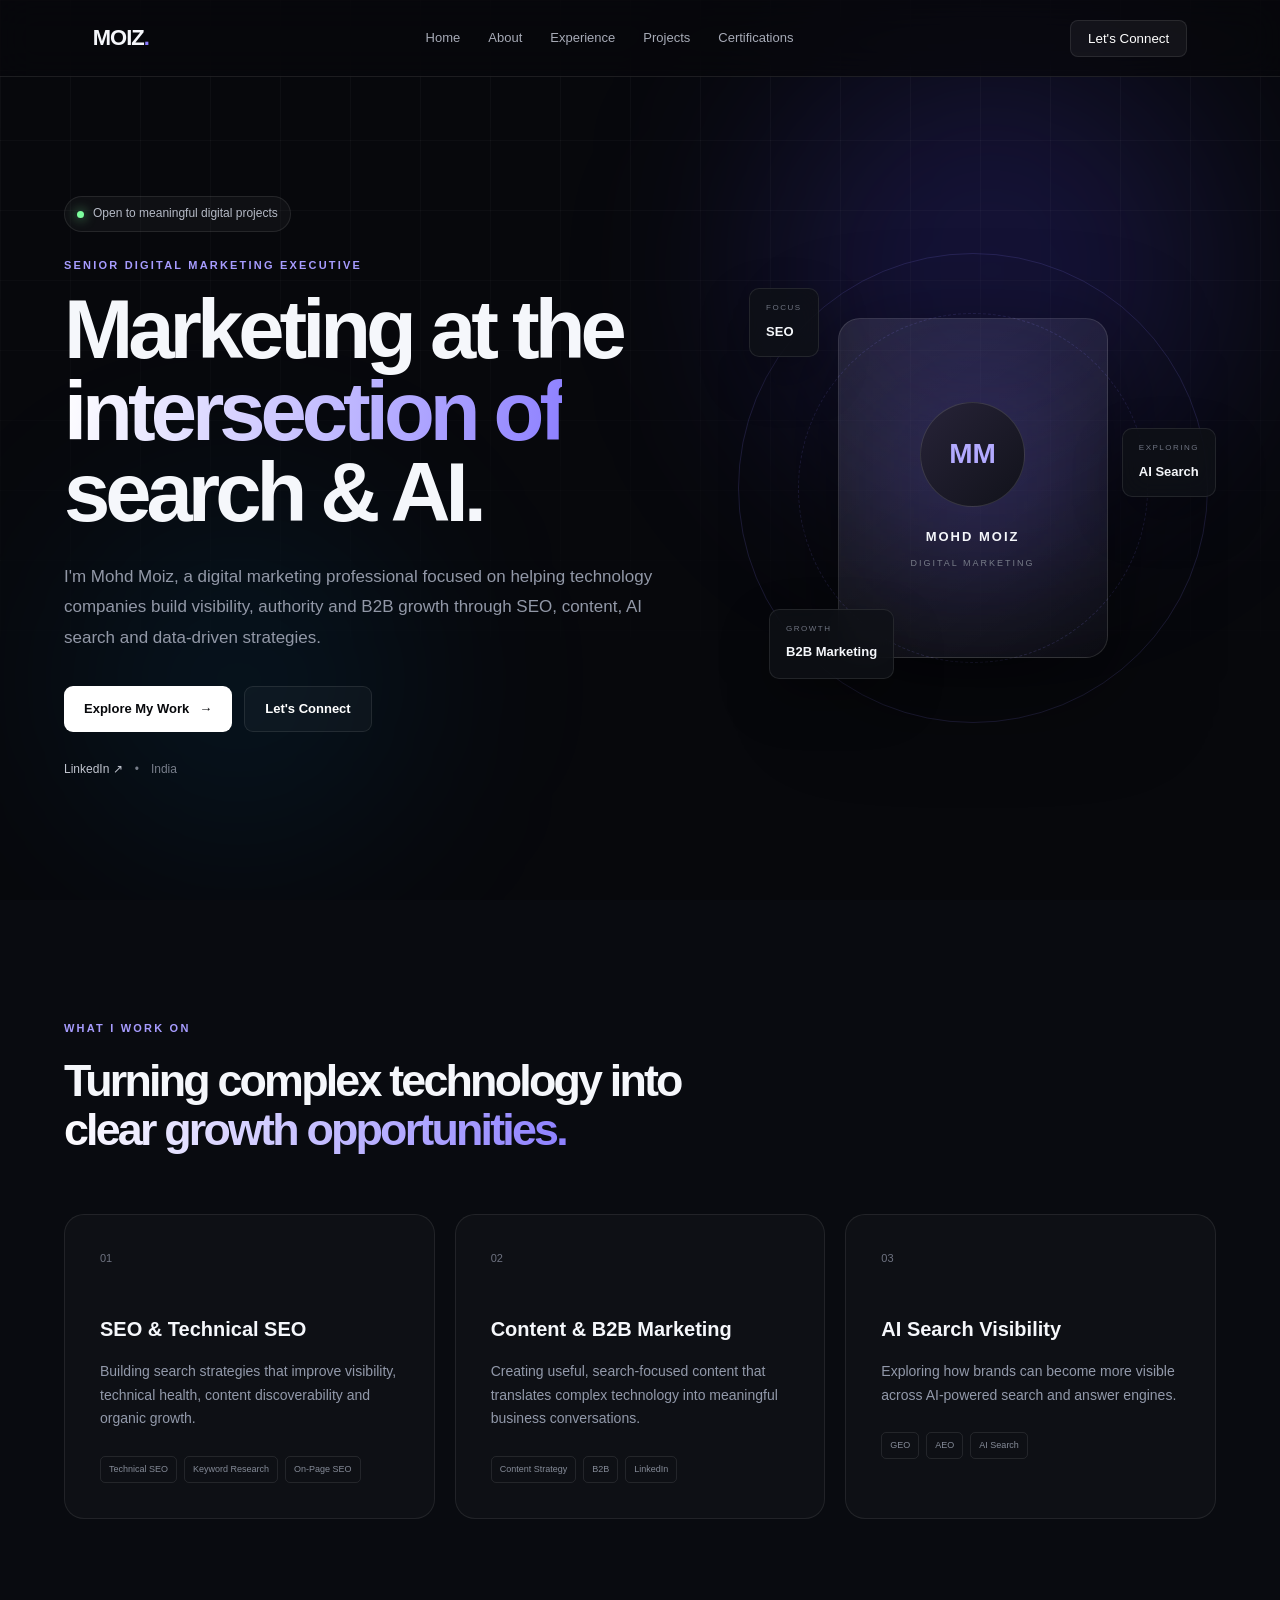
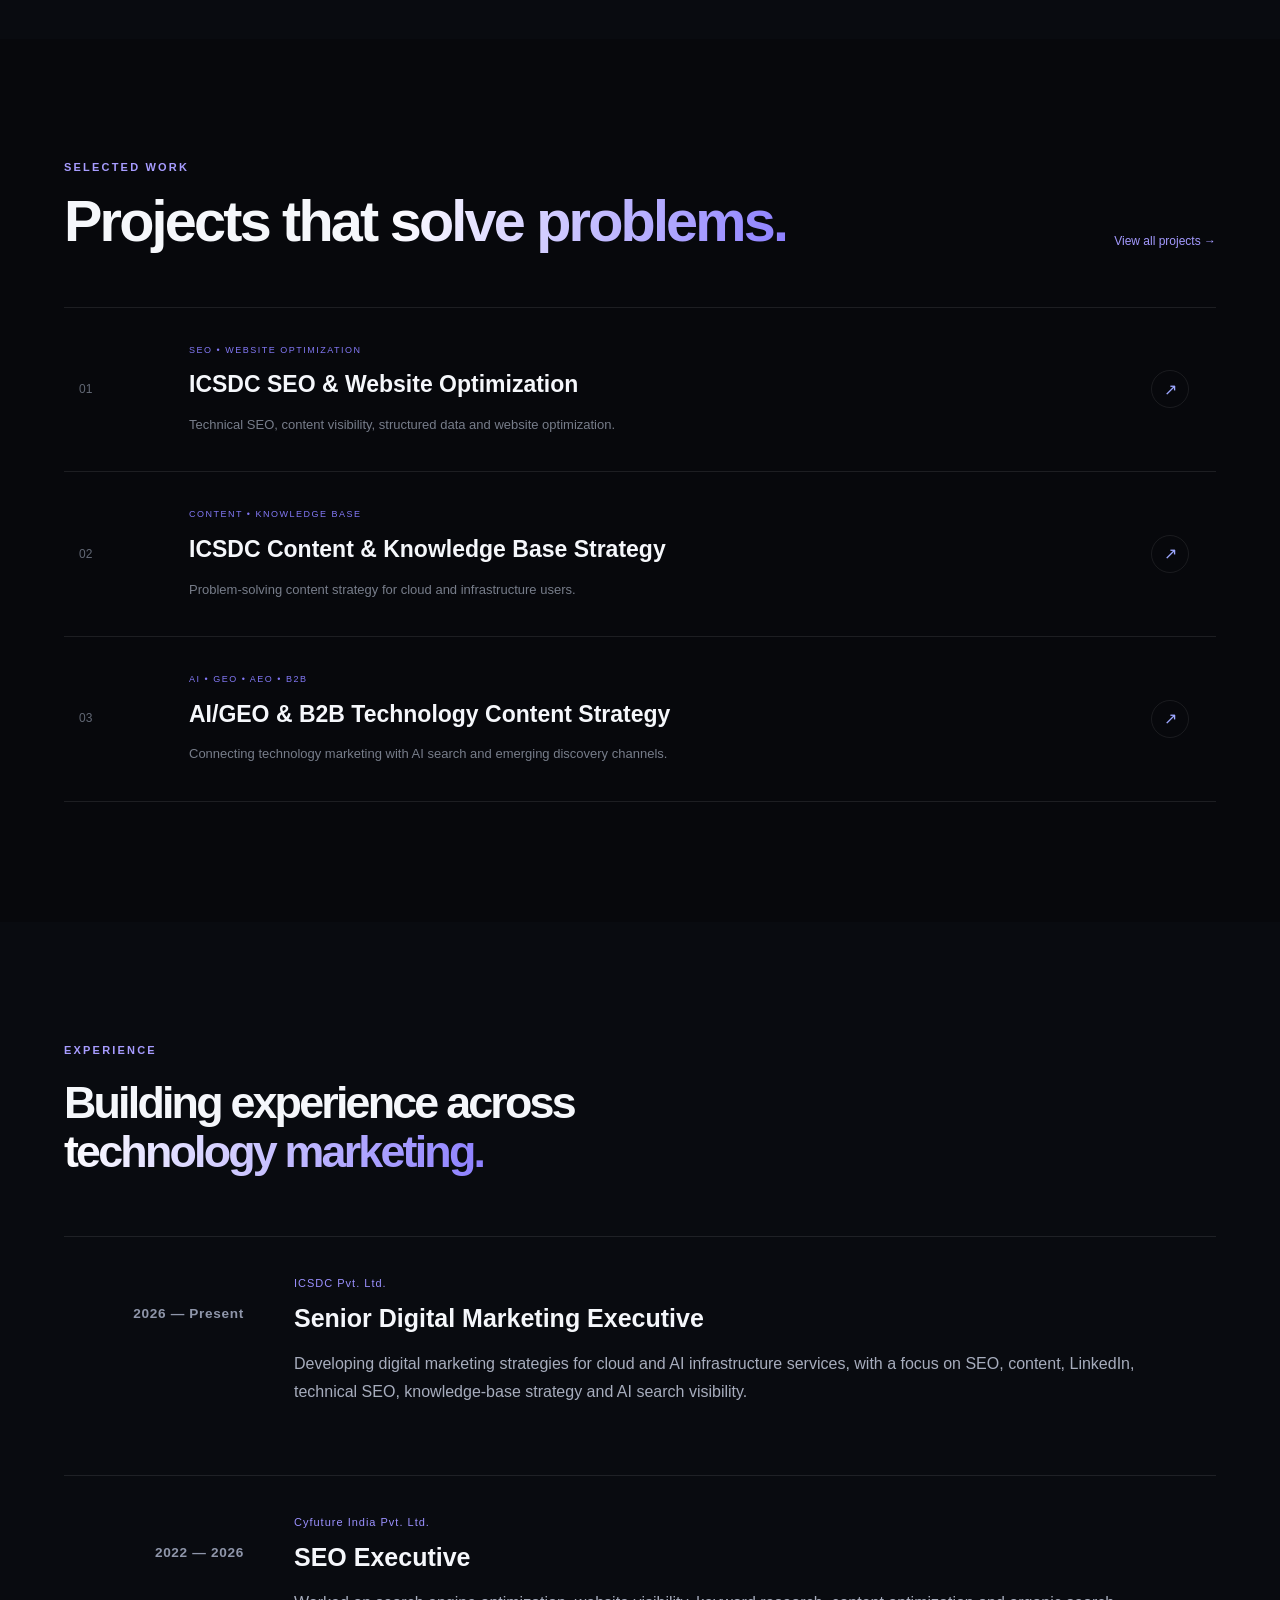
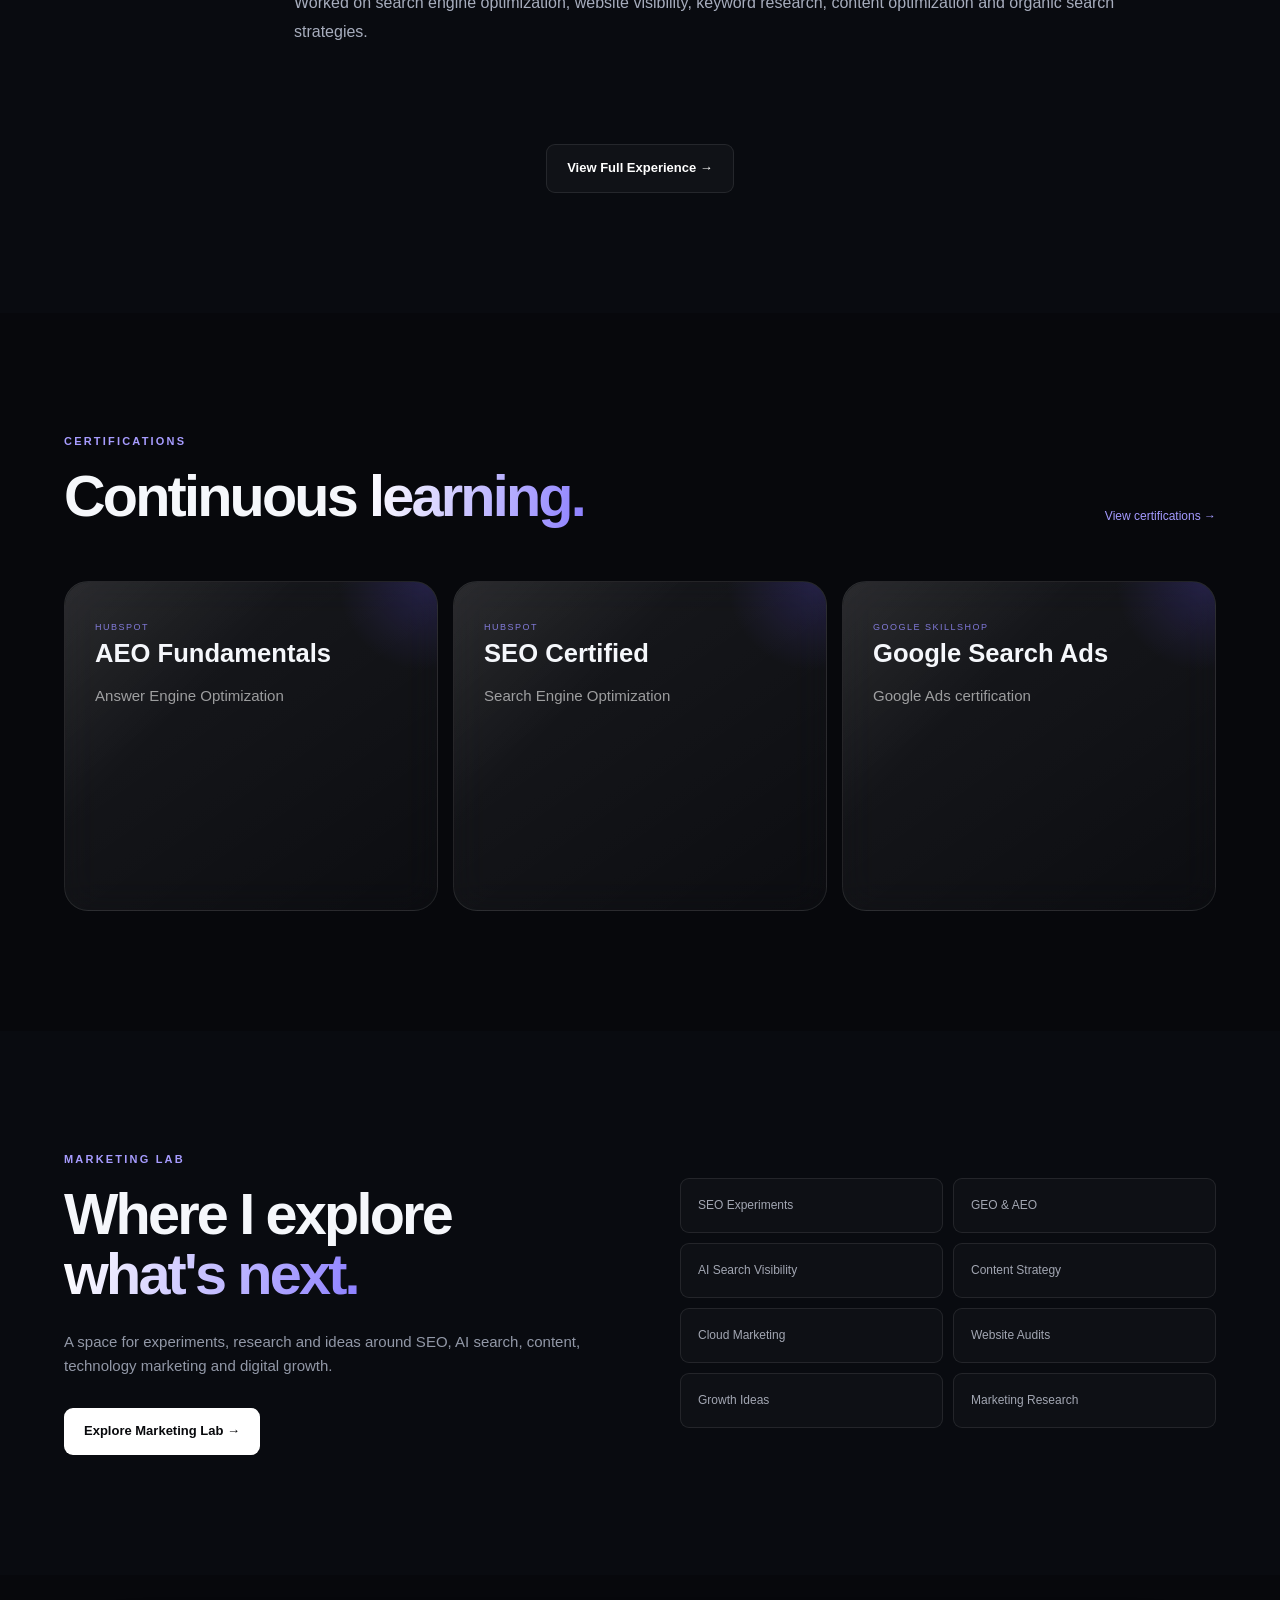
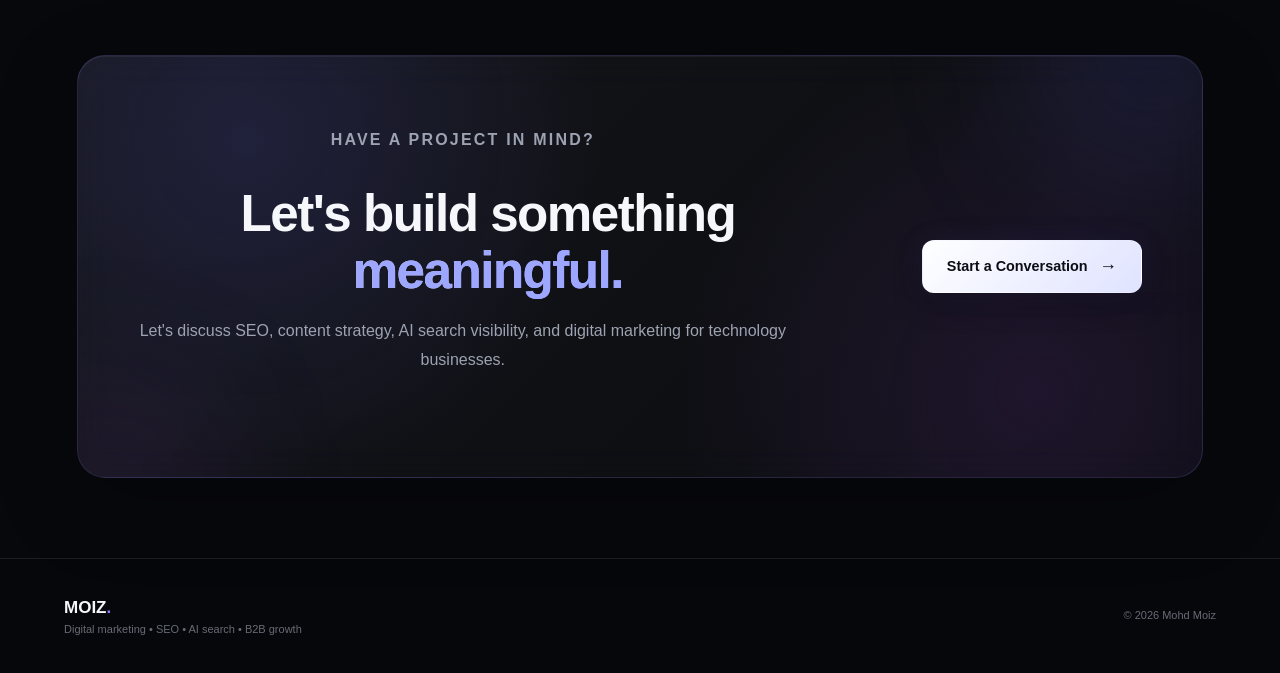
==== index.html @ d3ce26e9 "Update index.html" ====
<!DOCTYPE html>
<html lang="en">

<head>

    <meta charset="UTF-8">

    <meta name="viewport"
          content="width=device-width, initial-scale=1.0">

    <meta name="description"
          content="Mohd Moiz — Senior Digital Marketing Executive specializing in B2B digital marketing, SEO, content marketing, AI search visibility, GEO, AEO and technology marketing.">

    <meta name="author"
          content="Mohd Moiz">

    <title>Mohd Moiz | Senior Digital Marketing Executive</title>

    <link rel="stylesheet" href="css/style.css">

</head>


<body>


<!-- =========================
     NAVIGATION
========================= -->

<header class="navbar">

    <div class="nav-container">

        <a href="index.html" class="logo">
            MOIZ<span>.</span>
        </a>


        <nav>

            <a href="index.html">Home</a>

            <a href="/about/">About</a>

            <a href="/experience/">Experience</a>

            <a href="projects.html">Projects</a>

            <a href="/certifications/">Certifications</a>


        </nav>


        <button class="contact-btn"
                onclick="openContact()">

            Let's Connect

        </button>

    </div>

</header>



<!-- =========================
     HERO
========================= -->

<main>

<section class="hero">

    <div class="hero-background">

        <div class="glow glow-one"></div>

        <div class="glow glow-two"></div>

        <div class="grid-background"></div>

    </div>


    <div class="hero-container">


        <!-- LEFT -->

        <div class="hero-content">

            <div class="status">

                <span class="status-dot"></span>

                Open to meaningful digital projects

            </div>


            <p class="eyebrow">

                SENIOR DIGITAL MARKETING EXECUTIVE

            </p>


            <h1>

                Marketing at the
                <span>intersection of</span>
                search & AI.

            </h1>


            <p class="hero-description">

                I'm Mohd Moiz, a digital marketing professional
                focused on helping technology companies build
                visibility, authority and B2B growth through
                SEO, content, AI search and data-driven strategies.

            </p>


            <div class="hero-actions">

                <a href="projects.html"
                   class="btn btn-primary">

                    Explore My Work
                    <span>→</span>

                </a>


                <button onclick="openContact()"
                        class="btn btn-outline">

                    Let's Connect

                </button>

            </div>


            <div class="hero-social">

                <a href="https://www.linkedin.com/in/mohd-moiz/"
                   target="_blank"
                   rel="noopener noreferrer">

                    LinkedIn ↗

                </a>

                <span>•</span>

                <span>India</span>

            </div>

        </div>



        <!-- RIGHT / VISUAL -->

        <div class="hero-visual">

            <div class="visual-orbit orbit-one"></div>

            <div class="visual-orbit orbit-two"></div>


            <div class="profile-placeholder">

                <div class="profile-inner">

                    <div class="profile-initials">

                        MM

                    </div>

                    <p>

                        MOHD MOIZ

                    </p>

                    <span>

                        DIGITAL MARKETING

                    </span>

                </div>

            </div>


            <div class="floating-card card-seo">

                <small>FOCUS</small>

                <strong>SEO</strong>

            </div>


            <div class="floating-card card-ai">

                <small>EXPLORING</small>

                <strong>AI Search</strong>

            </div>


            <div class="floating-card card-b2b">

                <small>GROWTH</small>

                <strong>B2B Marketing</strong>

            </div>

        </div>

    </div>

</section>



<!-- =========================
     EXPERTISE
========================= -->

<section class="expertise section">

    <div class="container">


        <div class="section-heading">

            <p class="eyebrow">

                WHAT I WORK ON

            </p>

            <h2>

                Turning complex technology
                into <span>clear growth opportunities.</span>

            </h2>

        </div>


        <div class="expertise-grid">


            <article class="expertise-card">

                <span class="card-number">01</span>

                <h3>SEO & Technical SEO</h3>

                <p>

                    Building search strategies that improve
                    visibility, technical health, content
                    discoverability and organic growth.

                </p>

                <div class="tag-list">

                    <span>Technical SEO</span>

                    <span>Keyword Research</span>

                    <span>On-Page SEO</span>

                </div>

            </article>



            <article class="expertise-card">

                <span class="card-number">02</span>

                <h3>Content & B2B Marketing</h3>

                <p>

                    Creating useful, search-focused content
                    that translates complex technology into
                    meaningful business conversations.

                </p>

                <div class="tag-list">

                    <span>Content Strategy</span>

                    <span>B2B</span>

                    <span>LinkedIn</span>

                </div>

            </article>



            <article class="expertise-card">

                <span class="card-number">03</span>

                <h3>AI Search Visibility</h3>

                <p>

                    Exploring how brands can become more
                    visible across AI-powered search and
                    answer engines.

                </p>

                <div class="tag-list">

                    <span>GEO</span>

                    <span>AEO</span>

                    <span>AI Search</span>

                </div>

            </article>


        </div>

    </div>

</section>



<!-- =========================
     FEATURED PROJECTS
========================= -->

<section class="projects-preview section">

    <div class="container">


        <div class="section-top">

            <div>

                <p class="eyebrow">

                    SELECTED WORK

                </p>

                <h2>

                    Projects that
                    <span>solve problems.</span>

                </h2>

            </div>


            <a href="projects.html"
               class="view-all">

                View all projects →

            </a>

        </div>



        <div class="project-list">


            <a href="projects/icsdc-seo.html"
               class="project-item">

                <div class="project-index">

                    01

                </div>


                <div class="project-info">

                    <p>SEO • WEBSITE OPTIMIZATION</p>

                    <h3>

                        ICSDC SEO & Website
                        Optimization

                    </h3>

                    <span>

                        Technical SEO, content visibility,
                        structured data and website optimization.

                    </span>

                </div>


                <div class="project-arrow">

                    ↗

                </div>

            </a>



            <a href="projects/knowledge-base.html"
               class="project-item">

                <div class="project-index">

                    02

                </div>


                <div class="project-info">

                    <p>CONTENT • KNOWLEDGE BASE</p>

                    <h3>

                        ICSDC Content &
                        Knowledge Base Strategy

                    </h3>

                    <span>

                        Problem-solving content strategy
                        for cloud and infrastructure users.

                    </span>

                </div>


                <div class="project-arrow">

                    ↗

                </div>

            </a>



            <a href="projects/ai-geo-aeo.html"
               class="project-item">

                <div class="project-index">

                    03

                </div>


                <div class="project-info">

                    <p>AI • GEO • AEO • B2B</p>

                    <h3>

                        AI/GEO & B2B Technology
                        Content Strategy

                    </h3>

                    <span>

                        Connecting technology marketing with
                        AI search and emerging discovery channels.

                    </span>

                </div>


                <div class="project-arrow">

                    ↗

                </div>

            </a>


        </div>

    </div>

</section>



<!-- =========================
     EXPERIENCE PREVIEW
========================= -->

<section class="experience-preview section">

    <div class="container">


        <div class="section-heading">

            <p class="eyebrow">

                EXPERIENCE

            </p>

            <h2>

                Building experience
                across <span>technology marketing.</span>

            </h2>

        </div>


        <div class="experience-card">


            <div class="experience-date">

                2026 — Present

            </div>


            <div>

                <p class="experience-company">

                    ICSDC Pvt. Ltd.

                </p>

                <h3>

                    Senior Digital Marketing Executive

                </h3>

                <p class="experience-description">

                    Developing digital marketing strategies
                    for cloud and AI infrastructure services,
                    with a focus on SEO, content, LinkedIn,
                    technical SEO, knowledge-base strategy
                    and AI search visibility.

                </p>

            </div>

        </div>



        <div class="experience-card">


            <div class="experience-date">

                2022 — 2026

            </div>


            <div>

                <p class="experience-company">

                    Cyfuture India Pvt. Ltd.

                </p>

                <h3>

                    SEO Executive

                </h3>

                <p class="experience-description">

                    Worked on search engine optimization,
                    website visibility, keyword research,
                    content optimization and organic search
                    strategies.

                </p>

            </div>

        </div>


        <div class="center-button">

            <a href="experience.html"
               class="btn btn-outline">

                View Full Experience →

            </a>

        </div>

    </div>

</section>



<!-- =========================
     CERTIFICATIONS
========================= -->

<section class="certifications-preview section">

    <div class="container">


        <div class="section-top">

            <div>

                <p class="eyebrow">

                    CERTIFICATIONS

                </p>

                <h2>

                    Continuous
                    <span>learning.</span>

                </h2>

            </div>


            <a href="certifications.html"
               class="view-all">

                View certifications →

            </a>

        </div>



        <div class="certification-grid">


            <div class="certification-card">

                <span>HUBSPOT</span>

                <h3>

                    AEO Fundamentals

                </h3>

                <p>

                    Answer Engine Optimization

                </p>

            </div>


            <div class="certification-card">

                <span>HUBSPOT</span>

                <h3>

                    SEO Certified

                </h3>

                <p>

                    Search Engine Optimization

                </p>

            </div>


            <div class="certification-card">

                <span>GOOGLE SKILLSHOP</span>

                <h3>

                    Google Search Ads

                </h3>

                <p>

                    Google Ads certification

                </p>

            </div>


        </div>

    </div>

</section>



<!-- =========================
     MARKETING LAB
========================= -->

<section class="lab-preview section">

    <div class="container">


        <div class="lab-content">


            <div>

                <p class="eyebrow">

                    MARKETING LAB

                </p>

                <h2>

                    Where I explore
                    <span>what's next.</span>

                </h2>

                <p>

                    A space for experiments, research and
                    ideas around SEO, AI search, content,
                    technology marketing and digital growth.

                </p>

                <a href="marketing-lab.html"
                   class="btn btn-primary">

                    Explore Marketing Lab →

                </a>

            </div>


            <div class="lab-grid">

                <span>SEO Experiments</span>

                <span>GEO & AEO</span>

                <span>AI Search Visibility</span>

                <span>Content Strategy</span>

                <span>Cloud Marketing</span>

                <span>Website Audits</span>

                <span>Growth Ideas</span>

                <span>Marketing Research</span>

            </div>


        </div>

    </div>

</section>



<!-- =========================
     CONTACT CTA
========================= -->

<section class="contact-cta">

    <div class="cta-content">

        <p class="eyebrow">
            HAVE A PROJECT IN MIND?
        </p>

        <h2>
            Let's build something
            <span>meaningful.</span>
        </h2>

        <p>
            Let's discuss SEO, content strategy, AI search visibility,
            and digital marketing for technology businesses.
        </p>

    </div>

    <button onclick="openContact()"
            class="btn btn-primary">
        Start a Conversation
    </button>

</section>


</main>



<!-- =========================
     CONTACT MODAL
========================= -->

<div id="contactModal"
     class="contact-modal">


    <div class="modal-overlay"
         onclick="closeContact()">
    </div>


    <div class="modal-content">


        <button class="modal-close"
                onclick="closeContact()">

            ×

        </button>


        <p class="eyebrow">

            GET IN TOUCH

        </p>


        <h2>

            Let's connect.

        </h2>


        <p>

            Whether it's SEO, content strategy,
            AI search visibility or technology marketing,
            feel free to reach out.

        </p>


        <div class="contact-links">


            <a href="mailto:Moizshahid9870@gmail.com">

                <span>Email</span>

                <strong>

                    Moizshahid9870@gmail.com

                </strong>

            </a>


            <a href="tel:+918954296991">

                <span>Phone</span>

                <strong>

                    +91 89542 96991

                </strong>

            </a>


            <a href="https://www.linkedin.com/in/mohd-moiz/"
               target="_blank"
               rel="noopener noreferrer">

                <span>LinkedIn</span>

                <strong>

                    Connect on LinkedIn ↗

                </strong>

            </a>


        </div>

    </div>

</div>



<!-- =========================
     FOOTER
========================= -->

<footer>

    <div class="footer-container">

        <div>

            <strong>

                MOIZ<span>.</span>

            </strong>

            <p>

                Digital marketing • SEO • AI search • B2B growth

            </p>

        </div>


        <p>

            © 2026 Mohd Moiz

        </p>

    </div>

</footer>



<script src="js/script.js"></script>

</body>

</html>
---- css/style.css ----
/* =========================================================
   MOHD MOIZ PORTFOLIO
   Premium AI-Inspired Design
========================================================= */


/* =========================================================
   RESET
========================================================= */

* {
    margin: 0;
    padding: 0;
    box-sizing: border-box;
}

:root {

    --bg: #07080c;
    --bg-soft: #0b0d12;
    --card: rgba(255, 255, 255, 0.045);

    --border: rgba(255, 255, 255, 0.09);

    --text: #f5f7fb;
    --muted: #9298a7;

    --accent: #8b7cff;
    --accent-light: #a79cff;

    --max-width: 1180px;

}

html {
    scroll-behavior: smooth;
}

body {

    font-family:
        Inter,
        -apple-system,
        BlinkMacSystemFont,
        "Segoe UI",
        sans-serif;

    background: var(--bg);

    color: var(--text);

    line-height: 1.6;

    overflow-x: hidden;

}

a {
    color: inherit;
    text-decoration: none;
}

button {
    font-family: inherit;
}


/* =========================================================
   NAVIGATION
========================================================= */

.navbar {

    position: fixed;

    top: 0;
    left: 0;

    width: 100%;

    z-index: 1000;

    background: rgba(7, 8, 12, 0.72);

    backdrop-filter: blur(18px);

    border-bottom: 1px solid var(--border);

}

.nav-container {

    width: 90%;

    max-width: var(--max-width);

    height: 76px;

    margin: auto;

    display: flex;

    align-items: center;

    justify-content: space-between;

}

.logo {

    font-size: 22px;

    font-weight: 800;

    letter-spacing: -1px;

}

.logo span,
footer strong span {

    color: var(--accent);

}

nav {

    display: flex;

    align-items: center;

    gap: 28px;

}

nav a {

    color: #a7abb7;

    font-size: 13px;

    transition: 0.25s ease;

}

nav a:hover {

    color: white;

}

.contact-btn {

    border: 1px solid var(--border);

    background: rgba(255,255,255,0.05);

    color: white;

    padding: 10px 17px;

    border-radius: 8px;

    cursor: pointer;

    transition: 0.25s ease;

}

.contact-btn:hover {

    background: white;

    color: black;

}


/* =========================================================
   HERO
========================================================= */

.hero {

    min-height: 100vh;

    position: relative;

    display: flex;

    align-items: center;

    padding-top: 76px;

    overflow: hidden;

}


/* Background grid */

.grid-background {

    position: absolute;

    inset: 0;

    background-image:

        linear-gradient(
            rgba(255,255,255,0.035) 1px,
            transparent 1px
        ),

        linear-gradient(
            90deg,
            rgba(255,255,255,0.035) 1px,
            transparent 1px
        );

    background-size: 70px 70px;

    mask-image:
        linear-gradient(
            to bottom,
            black,
            transparent 85%
        );

}


/* Glowing backgrounds */

.glow {

    position: absolute;

    border-radius: 50%;

    filter: blur(100px);

    pointer-events: none;

}

.glow-one {

    width: 450px;
    height: 450px;

    background: rgba(91, 72, 255, 0.18);

    top: 5%;
    right: 5%;

}

.glow-two {

    width: 350px;
    height: 350px;

    background: rgba(0, 166, 255, 0.08);

    bottom: 5%;
    left: 5%;

}

.hero-container {

    width: 90%;

    max-width: var(--max-width);

    margin: auto;

    display: grid;

    grid-template-columns: 1.1fr 0.9fr;

    align-items: center;

    gap: 70px;

    position: relative;

    z-index: 2;

}


/* Hero content */

.status {

    display: inline-flex;

    align-items: center;

    gap: 9px;

    padding: 7px 12px;

    border: 1px solid var(--border);

    border-radius: 100px;

    background: rgba(255,255,255,0.035);

    color: #b5bac6;

    font-size: 12px;

    margin-bottom: 25px;

}

.status-dot {

    width: 7px;
    height: 7px;

    border-radius: 50%;

    background: #7dff9e;

    box-shadow: 0 0 12px rgba(125,255,158,0.8);

}

.eyebrow {

    color: var(--accent-light);

    font-size: 11px;

    font-weight: 700;

    letter-spacing: 2.2px;

    margin-bottom: 15px;

}

.hero h1 {

    font-size: clamp(52px, 6.5vw, 88px);

    line-height: 0.98;

    letter-spacing: -5px;

    max-width: 800px;

    margin-bottom: 28px;

}

.hero h1 span,
.section-heading h2 span,
.section-top h2 span,
.lab-content h2 span,
.contact-cta h2 span {

    background: linear-gradient(
        100deg,
        #ffffff,
        #8d80ff
    );

    -webkit-background-clip: text;

    background-clip: text;

    color: transparent;

}

.hero-description {

    color: var(--muted);

    font-size: 17px;

    max-width: 650px;

    line-height: 1.8;

    margin-bottom: 32px;

}

.hero-actions {

    display: flex;

    gap: 12px;

    flex-wrap: wrap;

}

.btn {

    display: inline-flex;

    align-items: center;

    justify-content: center;

    gap: 10px;

    padding: 13px 20px;

    border-radius: 9px;

    font-size: 13px;

    font-weight: 650;

    cursor: pointer;

    transition: 0.3s ease;

}

.btn-primary {

    background: white;

    color: #08090c;

}

.btn-primary:hover {

    transform: translateY(-3px);

    box-shadow:
        0 15px 40px rgba(255,255,255,0.12);

}

.btn-outline {

    background: rgba(255,255,255,0.03);

    border: 1px solid var(--border);

    color: white;

}

.btn-outline:hover {

    border-color: rgba(255,255,255,0.3);

    transform: translateY(-3px);

}

.hero-social {

    display: flex;

    align-items: center;

    gap: 12px;

    margin-top: 28px;

    color: #777d8a;

    font-size: 12px;

}

.hero-social a {

    color: #c0c4ce;

}

.hero-social a:hover {

    color: white;

}


/* =========================================================
   HERO VISUAL
========================================================= */

.hero-visual {

    height: 540px;

    position: relative;

    display: flex;

    align-items: center;

    justify-content: center;

}


/* Circular orbits */

.visual-orbit {

    position: absolute;

    border: 1px solid rgba(139,124,255,0.16);

    border-radius: 50%;

}

.orbit-one {

    width: 470px;
    height: 470px;

    animation: rotate 25s linear infinite;

}

.orbit-two {

    width: 350px;
    height: 350px;

    border-style: dashed;

    animation: rotateReverse 18s linear infinite;

}

@keyframes rotate {

    from {
        transform: rotate(0deg);
    }

    to {
        transform: rotate(360deg);
    }

}

@keyframes rotateReverse {

    from {
        transform: rotate(360deg);
    }

    to {
        transform: rotate(0deg);
    }

}


/* Profile placeholder */

.profile-placeholder {

    width: 270px;
    height: 340px;

    border-radius: 22px;

    background:
        linear-gradient(
            145deg,
            rgba(255,255,255,0.09),
            rgba(255,255,255,0.025)
        );

    border: 1px solid rgba(255,255,255,0.12);

    display: flex;

    align-items: center;

    justify-content: center;

    position: relative;

    z-index: 3;

    box-shadow:
        0 30px 100px rgba(0,0,0,0.5);

    overflow: hidden;

}

.profile-placeholder::before {

    content: "";

    position: absolute;

    width: 200px;
    height: 200px;

    background: rgba(126,108,255,0.2);

    filter: blur(70px);

}

.profile-inner {

    text-align: center;

    position: relative;

    z-index: 2;

}

.profile-initials {

    width: 105px;
    height: 105px;

    margin: auto auto 20px;

    border-radius: 50%;

    display: flex;

    align-items: center;

    justify-content: center;

    background:
        linear-gradient(
            135deg,
            #272338,
            #11121a
        );

    border: 1px solid rgba(255,255,255,0.13);

    font-size: 28px;

    font-weight: 800;

    color: #b3aaff;

}

.profile-inner p {

    font-weight: 750;

    letter-spacing: 2px;

    font-size: 13px;

}

.profile-inner span {

    color: #777c88;

    font-size: 9px;

    letter-spacing: 2px;

}


/* Floating cards */

.floating-card {

    position: absolute;

    padding: 13px 16px;

    background: rgba(15,17,23,0.78);

    backdrop-filter: blur(14px);

    border: 1px solid var(--border);

    border-radius: 10px;

    box-shadow:
        0 20px 50px rgba(0,0,0,0.3);

    z-index: 5;

}

.floating-card small {

    display: block;

    color: #6f7481;

    font-size: 8px;

    letter-spacing: 1.5px;

    margin-bottom: 3px;

}

.floating-card strong {

    font-size: 13px;

}

.card-seo {

    top: 70px;

    left: 20px;

    animation: float 5s ease-in-out infinite;

}

.card-ai {

    top: 210px;

    right: 0;

    animation: float 6s ease-in-out infinite 1s;

}

.card-b2b {

    bottom: 80px;

    left: 40px;

    animation: float 5.5s ease-in-out infinite 0.5s;

}

@keyframes float {

    0%, 100% {
        transform: translateY(0);
    }

    50% {
        transform: translateY(-12px);
    }

}


/* =========================================================
   COMMON SECTION
========================================================= */

.section {

    padding: 120px 0;

}

.container {

    width: 90%;

    max-width: var(--max-width);

    margin: auto;

}

.section-heading {

    max-width: 750px;

    margin-bottom: 55px;

}

.section-heading h2,
.section-top h2,
.lab-content h2,
.contact-cta h2 {

    font-size: clamp(35px, 4.5vw, 58px);

    line-height: 1.05;

    letter-spacing: -2.8px;

}


/* =========================================================
   EXPERTISE
========================================================= */

.expertise {

    background: #090b10;

}

.expertise-grid {

    display: grid;

    grid-template-columns:
        repeat(3, 1fr);

    gap: 18px;

}

.expertise-card {

    padding: 32px;

    border: 1px solid var(--border);

    background: var(--card);

    border-radius: 16px;

    transition: 0.35s ease;

}

.expertise-card:hover {

    transform: translateY(-7px);

    border-color:
        rgba(139,124,255,0.4);

    background:
        rgba(139,124,255,0.045);

}

.card-number {

    color: #6e7280;

    font-size: 11px;

    display: block;

    margin-bottom: 45px;

}

.expertise-card h3 {

    font-size: 21px;

    margin-bottom: 12px;

}

.expertise-card p {

    color: var(--muted);

    font-size: 14px;

    line-height: 1.75;

}

.tag-list {

    display: flex;

    gap: 7px;

    flex-wrap: wrap;

    margin-top: 25px;

}

.tag-list span {

    border: 1px solid var(--border);

    padding: 5px 8px;

    border-radius: 5px;

    color: #858b98;

    font-size: 9px;

}


/* =========================================================
   PROJECTS
========================================================= */

.section-top {

    display: flex;

    align-items: flex-end;

    justify-content: space-between;

    gap: 30px;

    margin-bottom: 55px;

}

.view-all {

    color: #a49aff;

    font-size: 12px;

    white-space: nowrap;

}

.project-list {

    border-top: 1px solid var(--border);

}

.project-item {

    display: grid;

    grid-template-columns: 80px 1fr 50px;

    align-items: center;

    gap: 30px;

    padding: 35px 15px;

    border-bottom: 1px solid var(--border);

    transition: 0.3s ease;

}

.project-item:hover {

    background: rgba(255,255,255,0.025);

    padding-left: 25px;

}

.project-index {

    color: #626875;

    font-size: 12px;

}

.project-info p {

    color: #8278f5;

    font-size: 9px;

    letter-spacing: 1.5px;

    margin-bottom: 9px;

}

.project-info h3 {

    font-size: 23px;

    margin-bottom: 8px;

}

.project-info span {

    color: #777d8a;

    font-size: 13px;

}

.project-arrow {

    width: 38px;
    height: 38px;

    border: 1px solid var(--border);

    border-radius: 50%;

    display: flex;

    align-items: center;

    justify-content: center;

    transition: 0.3s ease;

}

.project-item:hover .project-arrow {

    background: white;

    color: black;

    transform: rotate(45deg);

}


/* =========================================================
   EXPERIENCE
========================================================= */

.experience-preview {

    background: #090b10;

}

.experience-card {

    display: grid;

    grid-template-columns: 180px 1fr;

    gap: 50px;

    padding: 38px 0;

    border-top: 1px solid var(--border);

}

.experience-date {

    color: #777c88;

    font-size: 12px;

}

.experience-company {

    color: #9b91ff;

    font-size: 11px;

    letter-spacing: 1px;

    margin-bottom: 5px;

}

.experience-card h3 {

    font-size: 25px;

    margin-bottom: 12px;

}

.experience-description {

    color: var(--muted);

    font-size: 14px;

    max-width: 700px;

}

.center-button {

    text-align: center;

    margin-top: 30px;

}


/* =========================================================
   CERTIFICATIONS
========================================================= */

.certification-grid {

    display: grid;

    grid-template-columns:
        repeat(3, 1fr);

    gap: 15px;

}

.certification-card {

    padding: 28px;

    min-height: 190px;

    border: 1px solid var(--border);

    border-radius: 14px;

    background: var(--card);

    transition: 0.3s ease;

}

.certification-card:hover {

    transform: translateY(-5px);

    border-color:
        rgba(139,124,255,0.35);

}

.certification-card span {

    color: #7d75d8;

    font-size: 9px;

    letter-spacing: 1.5px;

}

.certification-card h3 {

    font-size: 20px;

    margin: 35px 0 7px;

}

.certification-card p {

    color: #777d88;

    font-size: 12px;

}


/* =========================================================
   MARKETING LAB
========================================================= */

.lab-preview {

    background: #090b10;

}

.lab-content {

    display: grid;

    grid-template-columns: 1fr 1fr;

    gap: 80px;

    align-items: center;

}

.lab-content > div:first-child > p:not(.eyebrow) {

    color: var(--muted);

    max-width: 520px;

    margin: 25px 0 30px;

    font-size: 15px;

}

.lab-grid {

    display: grid;

    grid-template-columns:
        repeat(2, 1fr);

    gap: 10px;

}

.lab-grid span {

    padding: 17px;

    border: 1px solid var(--border);

    border-radius: 9px;

    color: #a2a6b2;

    background: rgba(255,255,255,0.025);

    font-size: 12px;

}


/* =========================================================
   CONTACT CTA
========================================================= */

.contact-cta {

    text-align: center;

    padding: 150px 0;

    position: relative;

    overflow: hidden;

    background:

        radial-gradient(
            circle at center,
            rgba(99,79,255,0.14),
            transparent 45%
        );

}

.contact-cta h2 {

    max-width: 750px;

    margin: 0 auto 35px;

}


/* =========================================================
   CONTACT MODAL
========================================================= */

.contact-modal {

    position: fixed;

    inset: 0;

    z-index: 5000;

    display: none;

    align-items: center;

    justify-content: center;

}

.contact-modal.active {

    display: flex;

}

.modal-overlay {

    position: absolute;

    inset: 0;

    background: rgba(0,0,0,0.75);

    backdrop-filter: blur(8px);

}

.modal-content {

    position: relative;

    z-index: 2;

    width: 90%;

    max-width: 520px;

    padding: 45px;

    border: 1px solid var(--border);

    border-radius: 20px;

    background: #101219;

    box-shadow:
        0 40px 100px rgba(0,0,0,0.6);

    animation: modalIn 0.3s ease;

}

@keyframes modalIn {

    from {

        opacity: 0;

        transform: translateY(20px) scale(0.98);

    }

    to {

        opacity: 1;

        transform: translateY(0) scale(1);

    }

}

.modal-close {

    position: absolute;

    top: 18px;
    right: 20px;

    width: 32px;
    height: 32px;

    border: 1px solid var(--border);

    border-radius: 50%;

    background: transparent;

    color: white;

    font-size: 20px;

    cursor: pointer;

}

.modal-content h2 {

    font-size: 42px;

    letter-spacing: -2px;

    margin-bottom: 15px;

}

.modal-content > p:not(.eyebrow) {

    color: var(--muted);

    font-size: 14px;

    margin-bottom: 28px;

}

.contact-links {

    display: flex;

    flex-direction: column;

    gap: 9px;

}

.contact-links a {

    padding: 16px;

    border: 1px solid var(--border);

    border-radius: 9px;

    background: rgba(255,255,255,0.025);

    transition: 0.25s ease;

}

.contact-links a:hover {

    border-color:
        rgba(139,124,255,0.45);

}

.contact-links span {

    display: block;

    color: #6f7480;

    font-size: 9px;

    letter-spacing: 1px;

    margin-bottom: 3px;

}

.contact-links strong {

    font-size: 13px;

}


/* =========================================================
   FOOTER
========================================================= */

footer {

    border-top: 1px solid var(--border);

    padding: 35px 0;

    background: #06070a;

}

.footer-container {

    width: 90%;

    max-width: var(--max-width);

    margin: auto;

    display: flex;

    justify-content: space-between;

    align-items: center;

    gap: 20px;

}

footer strong {

    font-size: 17px;

}

footer p {

    color: #666b76;

    font-size: 11px;

}


/* =========================================================
   RESPONSIVE
========================================================= */

@media (max-width: 950px) {

    nav {

        display: none;

    }

    .hero-container {

        grid-template-columns: 1fr;

        gap: 30px;

        padding: 80px 0;

    }

    .hero-content {

        text-align: center;

    }

    .hero-description {

        margin-left: auto;
        margin-right: auto;

    }

    .hero-actions,
    .hero-social {

        justify-content: center;

    }

    .hero-visual {

        height: 480px;

    }

    .expertise-grid,
    .certification-grid {

        grid-template-columns: 1fr 1fr;

    }

    .lab-content {

        grid-template-columns: 1fr;

    }

}


@media (max-width: 650px) {

    .section {

        padding: 85px 0;

    }

    .hero h1 {

        font-size: 52px;

        letter-spacing: -3px;

    }

    .hero-visual {

        height: 400px;

    }

    .orbit-one {

        width: 330px;
        height: 330px;

    }

    .orbit-two {

        width: 250px;
        height: 250px;

    }

    .profile-placeholder {

        width: 210px;
        height: 270px;

    }

    .floating-card {

    }

    .card-seo {

        left: 0;

    }

    .card-ai {

        right: -5px;

    }

    .expertise-grid,
    .certification-grid {

        grid-template-columns: 1fr;

    }

    .section-top {

        align-items: flex-start;

        flex-direction: column;

    }

    .project-item {

        grid-template-columns: 40px 1fr 35px;

        gap: 10px;

    }

    .project-info h3 {

        font-size: 18px;

    }

    .project-info span {

        font-size: 11px;

    }

    .experience-card {

        grid-template-columns: 1fr;

        gap: 12px;

    }

    .lab-grid {

        grid-template-columns: 1fr;

    }

    .modal-content {

        padding: 35px 25px;

    }

    .modal-content h2 {

        font-size: 35px;

    }

    .footer-container {

        flex-direction: column;

        text-align: center;

    }

}
/* =========================================================
   SCROLL REVEAL
========================================================= */

.reveal {

    opacity: 0;

    transform: translateY(25px);

    transition:
        opacity 0.7s ease,
        transform 0.7s ease;

}

.reveal.visible {

    opacity: 1;

    transform: translateY(0);

}
/* =========================
   INNER PAGE STYLES
========================= */

.page-hero {
    min-height: 55vh;
    display: flex;
    flex-direction: column;
    align-items: center;
    justify-content: center;
    text-align: center;
    padding: 150px 8% 90px;
    position: relative;
    overflow: hidden;
}

.page-hero::before {
    content: "";
    position: absolute;
    width: 500px;
    height: 500px;
    background: radial-gradient(circle, rgba(99, 102, 241, 0.18), transparent 70%);
    top: 0;
    right: 5%;
    filter: blur(20px);
}

.page-hero-content {
    width: 100%;
    max-width: 850px;
    position: relative;
    z-index: 2;
    text-align: center;
}

.page-hero h1 {
    font-size: clamp(3rem, 6vw, 6rem);
    line-height: 1;
    letter-spacing: -0.05em;
    margin: 20px 0;
}

.page-hero h1 span {
    background: linear-gradient(90deg, #ffffff, #9da7ff);
    -webkit-background-clip: text;
    -webkit-text-fill-color: transparent;
}

.page-hero p {
    max-width: 700px;
    margin-left: auto;
    margin-right: auto;
    color: #a7adbd;
    font-size: 1.15rem;
    line-height: 1.8;
    text-align: center;
}


/* CONTENT */

.content-section {
    max-width: 1200px;
    margin: 0 auto;
    padding: 100px 6%;
}

.section-heading {
    display: block;
    width: 100%;
    max-width: 750px;
    margin-bottom: 60px;
}

.section-heading .eyebrow {
    display: block;
    width: 100%;
    margin-bottom: 18px;
}

.section-heading h2 {
    display: block;
    width: 100%;
    max-width: 750px;
    margin: 0;
}

.section-heading > p:not(.eyebrow) {
    display: block;
    width: 100%;
    max-width: 650px;
    margin: 22px 0 0;
    color: var(--muted);
    line-height: 1.8;
}

.section-number {
    font-size: 0.8rem;
    color: #8b92ff;
    letter-spacing: 0.15em;
    padding-top: 8px;
}

.section-heading h2 {
    max-width: 700px;
    font-size: clamp(2rem, 4vw, 3.5rem);
    line-height: 1.1;
    margin-top: 15px;
}


/* ABOUT GRID */

.about-grid {
    display: grid;
    grid-template-columns: 1.3fr 0.7fr;
    gap: 80px;
    align-items: start;
}

.about-text p {
    color: #a7adbd;
    font-size: 1.08rem;
    line-height: 1.9;
    margin-bottom: 25px;
}

.about-highlights {
    display: grid;
    gap: 15px;
}

.highlight-card {
    padding: 25px;
    border: 1px solid rgba(255,255,255,0.08);
    background: rgba(255,255,255,0.03);
    border-radius: 16px;
    backdrop-filter: blur(12px);
}

.highlight-card span {
    display: block;
    color: #858da3;
    font-size: 0.75rem;
    text-transform: uppercase;
    letter-spacing: 0.12em;
    margin-bottom: 10px;
}

.highlight-card strong {
    color: #ffffff;
    font-size: 1rem;
}


/* EXPERTISE */

.expertise-grid {
    display: grid;
    grid-template-columns: repeat(3, 1fr);
    gap: 20px;
}

.expertise-card {
    padding: 35px;
    min-height: 250px;
    border: 1px solid rgba(255,255,255,0.08);
    background: rgba(255,255,255,0.025);
    border-radius: 20px;
    transition: transform 0.3s ease, border-color 0.3s ease;
}

.expertise-card:hover {
    transform: translateY(-6px);
    border-color: rgba(139, 146, 255, 0.4);
}

.expertise-card .card-icon {
    width: 45px;
    height: 45px;
    display: flex;
    align-items: center;
    justify-content: center;
    border-radius: 12px;
    background: rgba(99,102,241,0.12);
    color: #9da7ff;
    font-size: 0.75rem;
    margin-bottom: 30px;
}

.expertise-card h3 {
    font-size: 1.25rem;
    margin-bottom: 15px;
}

.expertise-card p {
    color: #9299aa;
    line-height: 1.7;
}


/* CONTACT CTA */

.contact-cta {
    max-width: 1200px;
    margin: 80px auto;
    padding: 70px 6%;
    border: 1px solid rgba(255,255,255,0.08);
    border-radius: 28px;
    background:
        radial-gradient(circle at 80% 20%, rgba(99,102,241,0.14), transparent 35%),
        rgba(255,255,255,0.025);
    display: flex;
    align-items: center;
    justify-content: space-between;
    gap: 40px;
}

.contact-cta h2 {
    max-width: 650px;
    font-size: clamp(2rem, 4vw, 4rem);
    line-height: 1.05;
    margin-top: 15px;
}

.contact-cta h2 span {
    color: #9da7ff;
}


/* MOBILE */

@media (max-width: 900px) {

    .about-grid {
        grid-template-columns: 1fr;
        gap: 40px;
    }

    .expertise-grid {
        grid-template-columns: repeat(2, 1fr);
    }

    .contact-cta {
        flex-direction: column;
        align-items: flex-start;
    }
}


@media (max-width: 600px) {

    .page-hero {
        padding: 130px 6% 70px;
        min-height: 50vh;
    }

    .page-hero h1 {
        font-size: 3rem;
    }

    .content-section {
        padding: 70px 6%;
    }

    .section-heading {
        gap: 15px;
    }

    .expertise-grid {
        grid-template-columns: 1fr;
    }

    .contact-cta {
        margin: 50px 6%;
        padding: 45px 25px;
    }

}
/* =========================
   INNER PAGE WIDTH FIX
========================= */

html,
body {
    width: 100%;
    max-width: 100%;
    overflow-x: hidden;
}

.page-hero,
.content-section,
.contact-cta {
    width: 100%;
    max-width: 1200px;
    margin-left: auto;
    margin-right: auto;
    box-sizing: border-box;
}

.page-hero {
    padding-left: 6%;
    padding-right: 6%;
}

.content-section {
    padding-left: 6%;
    padding-right: 6%;
}

.contact-cta {
    width: calc(100% - 12%);
    box-sizing: border-box;
}


/* Prevent oversized headings */

.page-hero h1 {
    max-width: 900px;
    font-size: clamp(2.5rem, 5vw, 5rem);
    overflow-wrap: break-word;
}

.section-heading h2 {
    font-size: clamp(1.8rem, 3.5vw, 3.2rem);
    overflow-wrap: break-word;
}


/* Better desktop spacing */

.about-grid {
    width: 100%;
    box-sizing: border-box;
}

.expertise-grid {
    width: 100%;
    box-sizing: border-box;
}


/* Mobile */

@media (max-width: 768px) {

    .page-hero {
        padding-left: 20px;
        padding-right: 20px;
    }

    .content-section {
        padding-left: 20px;
        padding-right: 20px;
    }

    .contact-cta {
        width: calc(100% - 40px);
        margin-left: 20px;
        margin-right: 20px;
    }

    .about-grid {
        grid-template-columns: 1fr;
    }

    .expertise-grid {
        grid-template-columns: 1fr;
    }
}
/* CONTACT MODAL FIX */

.contact-modal {
    position: fixed;
    inset: 0;
    z-index: 9999;
    display: none;
    align-items: center;
    justify-content: center;
}

.contact-modal.active {
    display: flex;
}

.contact-overlay {
    position: absolute;
    inset: 0;
    background: rgba(0, 0, 0, 0.75);
    backdrop-filter: blur(10px);
}

.contact-box {
    position: relative;
    z-index: 2;
    width: min(90%, 550px);
    padding: 45px;
    border: 1px solid rgba(255,255,255,0.1);
    border-radius: 24px;
    background: #11131a;
    box-shadow: 0 25px 80px rgba(0,0,0,0.5);
}

.contact-box h2 {
    font-size: 2.2rem;
    margin: 15px 0;
}

.contact-box p {
    color: #9da3b2;
    line-height: 1.7;
}

.close-btn {
    position: absolute;
    top: 15px;
    right: 18px;
    border: 0;
    background: transparent;
    color: white;
    font-size: 30px;
    cursor: pointer;
}

.contact-details {
    display: grid;
    gap: 12px;
    margin-top: 30px;
}

.contact-details a {
    display: block;
    padding: 16px;
    border: 1px solid rgba(255,255,255,0.08);
    border-radius: 12px;
    color: white;
    text-decoration: none;
}

.contact-details a:hover {
    border-color: rgba(139,146,255,0.5);
}

.contact-details span {
    display: block;
    color: #858da3;
    font-size: 0.75rem;
    text-transform: uppercase;
    margin-bottom: 5px;
}
/* ========================================
   CONTACT POPUP - FINAL FIX
======================================== */

.contact-modal {
    position: fixed !important;
    inset: 0 !important;
    width: 100vw !important;
    height: 100vh !important;
    display: none;
    align-items: center;
    justify-content: center;
    padding: 20px;
    box-sizing: border-box;
    z-index: 99999 !important;
}

.contact-modal.active {
    display: flex !important;
}

.contact-overlay {
    position: absolute !important;
    inset: 0 !important;
    width: 100% !important;
    height: 100% !important;
    background: rgba(0, 0, 0, 0.78) !important;
    backdrop-filter: blur(12px);
}

.contact-box {
    position: relative !important;
    z-index: 2 !important;

    width: 100% !important;
    max-width: 560px !important;

    margin: 0 !important;
    padding: 45px !important;

    box-sizing: border-box;

    background: #11131a !important;
    border: 1px solid rgba(255, 255, 255, 0.12) !important;
    border-radius: 24px !important;

    color: #ffffff;

    box-shadow: 0 30px 100px rgba(0, 0, 0, 0.6);

    text-align: left !important;
}

.contact-box .eyebrow {
    display: block;
    margin-bottom: 12px;
}

.contact-box h2 {
    display: block !important;
    width: 100% !important;
    margin: 0 0 15px !important;

    font-size: 32px !important;
    line-height: 1.2 !important;
    color: #ffffff !important;
}

.contact-box p {
    display: block !important;
    width: 100% !important;
    margin: 0 0 28px !important;

    font-size: 16px !important;
    line-height: 1.7 !important;
    color: #9da3b2 !important;
}

.contact-details {
    display: grid !important;
    grid-template-columns: 1fr !important;
    gap: 12px !important;
    width: 100% !important;
    margin: 0 !important;
}

.contact-details a {
    display: block !important;
    width: 100% !important;
    box-sizing: border-box;

    padding: 17px 18px !important;

    border: 1px solid rgba(255,255,255,0.08) !important;
    border-radius: 14px !important;

    background: rgba(255,255,255,0.03) !important;

    color: #ffffff !important;
    text-decoration: none !important;

    line-height: 1.4 !important;
}

.contact-details a:hover {
    background: rgba(255,255,255,0.06) !important;
    border-color: rgba(139,146,255,0.5) !important;
}

.contact-details span {
    display: block !important;

    margin: 0 0 6px !important;

    color: #858da3 !important;

    font-size: 11px !important;
    line-height: 1.2 !important;

    text-transform: uppercase;
    letter-spacing: 0.12em;
}

.close-btn {
    position: absolute !important;

    top: 16px !important;
    right: 18px !important;

    width: 40px !important;
    height: 40px !important;

    padding: 0 !important;
    margin: 0 !important;

    display: flex !important;
    align-items: center;
    justify-content: center;

    border: 0 !important;
    background: transparent !important;

    color: #ffffff !important;

    font-size: 30px !important;
    line-height: 1 !important;

    cursor: pointer;
}

@media (max-width: 600px) {

    .contact-modal {
        padding: 15px !important;
    }

    .contact-box {
        padding: 35px 22px !important;
        border-radius: 20px !important;
    }

    .contact-box h2 {
        font-size: 26px !important;
    }

    .contact-box p {
        font-size: 15px !important;
    }

}
/* ==========================================
   EXPERIENCE PAGE - PREMIUM DESIGN
========================================== */

.experience-timeline {
    position: relative;
    max-width: 1100px;
    margin: 0 auto;
}

.experience-item {
    display: grid;
    grid-template-columns: 150px 50px 1fr;
    gap: 20px;
    position: relative;
    margin-bottom: 80px;
}

.experience-date {
    padding-top: 28px;
    color: #8f96aa;
    font-size: 0.85rem;
    font-weight: 600;
    letter-spacing: 0.05em;
    text-align: right;
}

.experience-line {
    position: relative;
    display: flex;
    justify-content: center;
}

.experience-line::before {
    content: "";
    position: absolute;
    top: 40px;
    bottom: -100px;
    width: 1px;
    background: linear-gradient(
        to bottom,
        rgba(139,146,255,0.7),
        rgba(139,146,255,0.05)
    );
}

.experience-item:last-child .experience-line::before {
    display: none;
}

.timeline-dot {
    width: 13px;
    height: 13px;
    margin-top: 30px;
    border-radius: 50%;
    background: #9da7ff;
    box-shadow:
        0 0 0 6px rgba(139,146,255,0.08),
        0 0 25px rgba(139,146,255,0.6);
    position: relative;
    z-index: 2;
}

.experience-content {
    padding: 35px;
    border: 1px solid rgba(255,255,255,0.08);
    border-radius: 24px;

    background:
        linear-gradient(
            135deg,
            rgba(255,255,255,0.055),
            rgba(255,255,255,0.015)
        );

    backdrop-filter: blur(15px);

    box-shadow:
        0 20px 60px rgba(0,0,0,0.18);

    transition:
        transform 0.35s ease,
        border-color 0.35s ease,
        box-shadow 0.35s ease;
}

.experience-content:hover {
    transform: translateY(-6px);
    border-color: rgba(139,146,255,0.3);

    box-shadow:
        0 25px 70px rgba(0,0,0,0.3),
        0 0 40px rgba(99,102,241,0.06);
}

.experience-header {
    display: flex;
    justify-content: space-between;
    align-items: flex-start;
    gap: 30px;
    margin-bottom: 25px;
}

.experience-label {
    display: inline-block;
    margin-bottom: 12px;

    color: #9da7ff;
    font-size: 0.68rem;
    font-weight: 700;

    letter-spacing: 0.16em;
    text-transform: uppercase;
}

.experience-header h3 {
    font-size: clamp(1.5rem, 3vw, 2.2rem);
    line-height: 1.2;
    margin: 0 0 8px;
}

.company-name {
    margin: 0;
    color: #a6adbf;
    font-size: 1rem;
}

.experience-location {
    white-space: nowrap;
    padding: 8px 12px;

    border: 1px solid rgba(255,255,255,0.08);
    border-radius: 100px;

    color: #8f96aa;
    font-size: 0.75rem;
}

.experience-description {
    max-width: 850px;

    color: #a7adbd;
    font-size: 1rem;
    line-height: 1.8;

    margin-bottom: 30px;
}


/* RESPONSIBILITY CARDS */

.responsibility-grid {
    display: grid;
    grid-template-columns: repeat(2, 1fr);
    gap: 12px;
    margin-bottom: 28px;
}

.responsibility-grid > div {
    padding: 20px;

    border-radius: 15px;
    border: 1px solid rgba(255,255,255,0.06);

    background: rgba(0,0,0,0.15);

    transition:
        background 0.3s ease,
        transform 0.3s ease;
}

.responsibility-grid > div:hover {
    background: rgba(255,255,255,0.04);
    transform: translateY(-3px);
}

.responsibility-grid span {
    display: block;

    margin-bottom: 10px;

    color: #737b91;
    font-size: 0.7rem;
    letter-spacing: 0.1em;
}

.responsibility-grid strong {
    display: block;

    margin-bottom: 8px;

    color: #ffffff;
    font-size: 0.95rem;
}

.responsibility-grid p {
    margin: 0;

    color: #858da0;
    font-size: 0.82rem;
    line-height: 1.6;
}


/* EXPERIENCE TAGS */

.experience-tags {
    display: flex;
    flex-wrap: wrap;
    gap: 8px;
}

.experience-tags span {
    padding: 7px 12px;

    border: 1px solid rgba(139,146,255,0.16);
    border-radius: 100px;

    background: rgba(99,102,241,0.07);

    color: #aeb5ff;

    font-size: 0.72rem;
}


/* ==========================================
   SKILLS CLOUD
========================================== */

.skills-cloud {
    display: flex;
    flex-wrap: wrap;
    gap: 12px;

    max-width: 1000px;
}

.skills-cloud span {
    padding: 13px 18px;

    border: 1px solid rgba(255,255,255,0.08);
    border-radius: 100px;

    background: rgba(255,255,255,0.025);

    color: #b5bbca;

    font-size: 0.85rem;

    transition:
        transform 0.25s ease,
        background 0.25s ease,
        border-color 0.25s ease,
        color 0.25s ease;
}

.skills-cloud span:hover {
    transform: translateY(-3px);

    background: rgba(99,102,241,0.1);

    border-color: rgba(139,146,255,0.35);

    color: #c8ccff;
}


/* ==========================================
   TOOLS GRID
========================================== */

.tools-grid {
    display: grid;
    grid-template-columns: repeat(3, 1fr);
    gap: 18px;
}

.tool-card {
    position: relative;

    min-height: 180px;

    padding: 30px;

    border: 1px solid rgba(255,255,255,0.07);
    border-radius: 20px;

    background:
        linear-gradient(
            145deg,
            rgba(255,255,255,0.045),
            rgba(255,255,255,0.015)
        );

    overflow: hidden;

    transition:
        transform 0.3s ease,
        border-color 0.3s ease;
}

.tool-card::after {
    content: "";

    position: absolute;

    width: 150px;
    height: 150px;

    right: -70px;
    bottom: -80px;

    border-radius: 50%;

    background: rgba(99,102,241,0.1);

    filter: blur(30px);
}

.tool-card:hover {
    transform: translateY(-5px);

    border-color: rgba(139,146,255,0.3);
}

.tool-card > span {
    display: block;

    margin-bottom: 25px;

    color: #777f95;

    font-size: 0.7rem;
    letter-spacing: 0.12em;
}

.tool-card h3 {
    position: relative;
    z-index: 1;

    margin-bottom: 10px;

    font-size: 1.1rem;
}

.tool-card p {
    position: relative;
    z-index: 1;

    margin: 0;

    color: #858da0;

    font-size: 0.85rem;
    line-height: 1.6;
}


/* ==========================================
   EXPERIENCE MOBILE
========================================== */

@media (max-width: 900px) {

    .experience-item {
        grid-template-columns: 35px 1fr;
        gap: 15px;
    }

    .experience-date {
        grid-column: 2;
        grid-row: 1;

        padding: 0;

        text-align: left;

        margin-bottom: -5px;
    }

    .experience-line {
        grid-column: 1;
        grid-row: 2;
    }

    .experience-content {
        grid-column: 2;
        grid-row: 2;
    }

    .experience-line::before {
        top: 0;
        bottom: -100px;
    }

    .timeline-dot {
        margin-top: 5px;
    }

    .tools-grid {
        grid-template-columns: repeat(2, 1fr);
    }

}


@media (max-width: 600px) {

    .experience-content {
        padding: 25px 20px;
    }

    .experience-header {
        display: block;
    }

    .experience-location {
        display: inline-block;
        margin-top: 15px;
    }

    .responsibility-grid {
        grid-template-columns: 1fr;
    }

    .tools-grid {
        grid-template-columns: 1fr;
    }

    .skills-cloud span {
        padding: 10px 13px;
        font-size: 0.78rem;
    }

}
/* =========================
   EXPERIENCE CTA — PREMIUM
   ========================= */

.experience-page .contact-cta,
.contact-cta {
    position: relative;
    overflow: hidden;
    margin-top: 80px;
    padding: 70px 60px;
    border-radius: 28px;
    border: 1px solid rgba(139, 146, 255, 0.18);
    background:
        radial-gradient(
            circle at 15% 20%,
            rgba(99, 102, 241, 0.16),
            transparent 35%
        ),
        radial-gradient(
            circle at 85% 80%,
            rgba(168, 85, 247, 0.12),
            transparent 35%
        ),
        linear-gradient(
            135deg,
            rgba(255, 255, 255, 0.06),
            rgba(255, 255, 255, 0.015)
        );
    backdrop-filter: blur(18px);
    box-shadow:
        0 25px 80px rgba(0, 0, 0, 0.25),
        inset 0 1px 0 rgba(255, 255, 255, 0.06);
}

/* Soft glowing background */
.experience-page .contact-cta::before,
.contact-cta::before {
    content: "";
    position: absolute;
    width: 260px;
    height: 260px;
    top: -130px;
    right: -80px;
    border-radius: 50%;
    background: rgba(99, 102, 241, 0.14);
    filter: blur(70px);
    pointer-events: none;
}

.experience-page .contact-cta::after,
.contact-cta::after {
    content: "";
    position: absolute;
    width: 220px;
    height: 220px;
    bottom: -120px;
    left: -80px;
    border-radius: 50%;
    background: rgba(168, 85, 247, 0.1);
    filter: blur(70px);
    pointer-events: none;
}

/* CTA content */
.contact-cta > * {
    position: relative;
    z-index: 2;
}

.contact-cta h2 {
    max-width: 700px;
    margin: 10px 0 18px;
    font-size: clamp(2rem, 4vw, 3.5rem);
    line-height: 1.1;
    letter-spacing: -0.03em;
}

.contact-cta p {
    max-width: 650px;
    margin-bottom: 32px;
    color: #9da3b2;
    font-size: 1rem;
    line-height: 1.8;
}

/* Premium CTA button */
.contact-cta .btn-primary {
    position: relative;
    display: inline-flex;
    align-items: center;
    justify-content: center;
    gap: 12px;
    min-width: 180px;
    padding: 15px 24px;
    border: 1px solid rgba(255, 255, 255, 0.15);
    border-radius: 12px;
    background: linear-gradient(
        135deg,
        #ffffff,
        #dfe3ff
    );
    color: #0c0d12;
    font-size: 0.9rem;
    font-weight: 700;
    text-decoration: none;
    box-shadow:
        0 10px 30px rgba(0, 0, 0, 0.25),
        0 0 30px rgba(139, 146, 255, 0.08);
    transition:
        transform 0.3s ease,
        box-shadow 0.3s ease,
        background 0.3s ease;
}

.contact-cta .btn-primary::after {
    content: "→";
    font-size: 1.1rem;
    transition: transform 0.3s ease;
}

.contact-cta .btn-primary:hover {
    transform: translateY(-4px);
    background: #ffffff;
    box-shadow:
        0 16px 40px rgba(0, 0, 0, 0.35),
        0 0 35px rgba(139, 146, 255, 0.18);
}

.contact-cta .btn-primary:hover::after {
    transform: translateX(5px);
}

/* Mobile */
@media (max-width: 700px) {
    .experience-page .contact-cta,
    .contact-cta {
        padding: 45px 25px;
        margin-top: 50px;
        border-radius: 22px;
    }

    .contact-cta h2 {
        font-size: 2rem;
    }

    .contact-cta p {
        font-size: 0.92rem;
        line-height: 1.7;
    }

    .contact-cta .btn-primary {
        width: 100%;
        min-width: 0;
    }
}
/* =========================================================
   PROJECTS PAGE — PREMIUM CASE STUDY DESIGN
   ========================================================= */

.projects-hero {
    padding-bottom: 80px;
}

.projects-hero p {
    max-width: 720px;
}


/* =========================
   PROJECT SHOWCASE
   ========================= */

/* =========================
   PROJECT GRID
   ========================= */

.projects-grid {
    display: grid;
    grid-template-columns: repeat(2, minmax(0, 1fr));
    gap: 22px;
    max-width: 1100px;
    margin: 0 auto;
}


/* =========================
   PROJECT CARD
   ========================= */

.project-card {
    position: relative;
    display: flex;
    flex-direction: column;
    min-height: 440px;
    padding: 34px;
    overflow: hidden;

    border: 1px solid rgba(255,255,255,0.08);
    border-radius: 24px;

    background:
        linear-gradient(
            145deg,
            rgba(255,255,255,0.055),
            rgba(255,255,255,0.018)
        );

    backdrop-filter: blur(18px);

    box-shadow:
        0 20px 60px rgba(0,0,0,0.18);

    transition:
        transform 0.35s ease,
        border-color 0.35s ease,
        box-shadow 0.35s ease;
}


/* Large glow inside card */

.project-card::before {
    content: "";
    position: absolute;

    width: 220px;
    height: 220px;

    top: -120px;
    right: -100px;

    border-radius: 50%;

    background: rgba(99,102,241,0.12);

    filter: blur(50px);

    pointer-events: none;
}


/* Bottom glow */

.project-card::after {
    content: "";

    position: absolute;

    width: 180px;
    height: 180px;

    bottom: -120px;
    left: -80px;

    border-radius: 50%;

    background: rgba(168,85,247,0.08);

    filter: blur(50px);

    pointer-events: none;
}


.project-card:hover {
    transform: translateY(-8px);

    border-color: rgba(139,146,255,0.28);

    box-shadow:
        0 30px 80px rgba(0,0,0,0.30),
        0 0 40px rgba(99,102,241,0.05);
}


/* =========================
   FEATURED PROJECT
   ========================= */

.featured-project {
    grid-column: span 2;

    min-height: 360px;

    background:
        radial-gradient(
            circle at 85% 15%,
            rgba(99,102,241,0.10),
            transparent 32%
        ),
        linear-gradient(
            145deg,
            rgba(255,255,255,0.065),
            rgba(255,255,255,0.018)
        );
}


/* =========================
   PROJECT NUMBER
   ========================= */

.project-number {
    position: absolute;

    top: 28px;
    right: 32px;

    color: rgba(255,255,255,0.08);

    font-size: 4rem;
    font-weight: 800;

    line-height: 1;

    letter-spacing: -0.08em;

    pointer-events: none;
}


/* =========================
   PROJECT TOP
   ========================= */

.project-top {
    position: relative;
    z-index: 2;

    display: flex;
    align-items: center;
    justify-content: space-between;

    margin-bottom: 28px;
}


.project-category {
    display: inline-flex;
    align-items: center;

    padding: 7px 11px;

    border: 1px solid rgba(139,146,255,0.16);

    border-radius: 100px;

    background: rgba(99,102,241,0.07);

    color: #aeb5ff;

    font-size: 0.64rem;
    font-weight: 700;

    letter-spacing: 0.12em;

    line-height: 1.2;
}


.project-arrow {
    display: flex;

    align-items: center;
    justify-content: center;

    width: 38px;
    height: 38px;

    border: 1px solid rgba(255,255,255,0.08);

    border-radius: 50%;

    color: #9da7ff;

    font-size: 1rem;

    transition:
        transform 0.3s ease,
        background 0.3s ease;
}


.project-card:hover .project-arrow {
    transform: translate(3px,-3px);

    background: rgba(99,102,241,0.10);
}


/* =========================
   PROJECT CONTENT
   ========================= */

.project-card h3 {
    position: relative;
    z-index: 2;

    max-width: 650px;

    margin: 0 0 18px;

    color: #ffffff;

    font-size: clamp(1.45rem, 2.5vw, 2rem);

    line-height: 1.2;

    letter-spacing: -0.025em;
}


.project-card p {
    position: relative;
    z-index: 2;

    max-width: 650px;

    margin: 0 0 28px;

    color: #9299aa;

    font-size: 0.92rem;

    line-height: 1.8;
}


/* =========================
   PROJECT TAGS
   ========================= */

.project-tags {
    position: relative;
    z-index: 2;

    display: flex;

    flex-wrap: wrap;

    gap: 8px;

    margin-top: auto;

    margin-bottom: 28px;
}


.project-tags span {
    padding: 7px 11px;

    border: 1px solid rgba(255,255,255,0.07);

    border-radius: 100px;

    background: rgba(255,255,255,0.025);

    color: #858da0;

    font-size: 0.68rem;

    transition:
        border-color 0.25s ease,
        color 0.25s ease,
        background 0.25s ease;
}


.project-card:hover .project-tags span {
    border-color: rgba(139,146,255,0.13);

    color: #a6adc0;
}


/* =========================
   VIEW PROJECT
   ========================= */

.project-link {
    position: relative;
    z-index: 3;

    display: inline-flex;

    align-items: center;

    gap: 10px;

    width: fit-content;

    color: #ffffff;

    font-size: 0.82rem;

    font-weight: 700;

    text-decoration: none;

    transition:
        color 0.25s ease,
        gap 0.25s ease;
}


.project-link span {
    color: #9da7ff;

    font-size: 1rem;

    transition:
        transform 0.25s ease;
}


.project-link:hover {
    color: #cbd0ff;

    gap: 14px;
}


.project-link:hover span {
    transform: translateX(4px);
}


/* =========================================================
   HOW I WORK
   ========================================================= */

.project-approach {
    padding-top: 100px;
}


.project-approach .section-heading {
    max-width: 700px;

    margin-bottom: 45px;
}


.approach-grid {
    display: grid;

    grid-template-columns: repeat(4, minmax(0, 1fr));

    gap: 14px;

    max-width: 1100px;

    margin: 0 auto;
}


.approach-card {
    position: relative;

    min-height: 230px;

    padding: 27px 24px;

    border: 1px solid rgba(255,255,255,0.07);

    border-radius: 20px;

    background: rgba(255,255,255,0.025);

    transition:
        transform 0.3s ease,
        border-color 0.3s ease,
        background 0.3s ease;
}


.approach-card:hover {
    transform: translateY(-5px);

    border-color: rgba(139,146,255,0.22);

    background: rgba(255,255,255,0.04);
}


.approach-number {
    display: block;

    margin-bottom: 42px;

    color: #777f95;

    font-size: 0.68rem;

    font-weight: 700;

    letter-spacing: 0.12em;
}


.approach-card h3 {
    margin: 0 0 10px;

    font-size: 1.05rem;

    color: #ffffff;
}


.approach-card p {
    margin: 0;

    color: #858da0;

    font-size: 0.78rem;

    line-height: 1.7;
}


/* =========================================================
   PROJECTS CTA
   ========================================================= */

.projects-page .contact-cta {
    margin-top: 90px;
}


/* =========================================================
   RESPONSIVE
   ========================================================= */

@media (max-width: 950px) {

    .projects-grid {
        grid-template-columns: 1fr;
    }

    .featured-project {
        grid-column: span 1;
    }

    .approach-grid {
        grid-template-columns: repeat(2, 1fr);
    }
}


@media (max-width: 650px) {

    .project-card {
        min-height: 410px;

        padding: 25px 21px;

        border-radius: 20px;
    }

    .featured-project {
        min-height: 410px;
    }

    .project-number {
        top: 22px;
        right: 22px;

        font-size: 3rem;
    }

    .project-top {
        margin-bottom: 24px;
    }

    .project-card h3 {
        font-size: 1.4rem;

        max-width: 90%;
    }

    .project-card p {
        font-size: 0.86rem;

        line-height: 1.7;
    }

    .project-tags {
        margin-bottom: 24px;
    }

    .approach-grid {
        grid-template-columns: 1fr;
    }

    .approach-card {
        min-height: auto;
    }

    .approach-number {
        margin-bottom: 25px;
    }
}
/* =========================================================
   NAVBAR — FIXED SPACING & ALIGNMENT
   ========================================================= */

.site-header {
    width: 100%;
    box-sizing: border-box;
}

.navbar {
    width: 100%;
    max-width: 1400px;
    margin: 0 auto;

    display: flex;
    align-items: center;

    gap: 30px;

    padding-left: 32px;
    padding-right: 32px;

    box-sizing: border-box;
}

.nav-links {
    display: flex;
    align-items: center;
    justify-content: center;

    gap: 24px;

    flex: 1;

    white-space: nowrap;
}

.nav-links a {
    display: inline-flex;
    align-items: center;

    padding: 8px 2px;

    white-space: nowrap;

    font-size: 0.78rem;
    line-height: 1.2;

    text-decoration: none;

    flex-shrink: 0;
}

.nav-cta {
    flex-shrink: 0;

    white-space: nowrap;
}


/* =========================================================
   TABLET
   ========================================================= */

@media (max-width: 1100px) {

    .navbar {
        gap: 18px;
        padding-left: 22px;
        padding-right: 22px;
    }

    .nav-links {
        gap: 15px;
    }

    .nav-links a {
        font-size: 0.72rem;
    }
}


/* =========================================================
   MOBILE
   ========================================================= */

@media (max-width: 850px) {

    .navbar {
        flex-wrap: wrap;
        justify-content: space-between;
    }

    .nav-links {
        order: 3;

        width: 100%;

        justify-content: flex-start;

        overflow-x: auto;

        padding: 10px 0;

        gap: 20px;

        scrollbar-width: none;
    }

    .nav-links::-webkit-scrollbar {
        display: none;
    }

    .nav-links a {
        flex-shrink: 0;
        font-size: 0.75rem;
    }
}
.projects-hero {
    padding-top: 90px;
    padding-bottom: 75px;
}

.projects-hero .eyebrow {
    margin-bottom: 22px;
}

.projects-hero h1 {
    max-width: 900px;
    margin-bottom: 24px;
    line-height: 1.05;
    letter-spacing: -0.04em;
}

.projects-hero p {
    max-width: 700px;
    margin: 0;
    color: #969dad;
    font-size: 1.02rem;
    line-height: 1.8;
}

@media (max-width: 600px) {

    .projects-hero {
        padding-top: 65px;
        padding-bottom: 55px;
    }

    .projects-hero .eyebrow {
        margin-bottom: 18px;
    }

    .projects-hero h1 {
        line-height: 1.1;
    }

    .projects-hero p {
        font-size: 0.92rem;
        line-height: 1.7;
    }
}
/* =========================================================
   PROJECT DETAIL — PREMIUM CASE STUDY DESIGN
   ========================================================= */

.project-detail-page {
    overflow-x: hidden;
}


/* =========================
   CASE STUDY HERO
   ========================= */

.project-detail-hero {
    position: relative;
    max-width: 1100px;
    margin: 0 auto;
    padding: 90px 40px 85px;
}

.project-detail-hero::before {
    content: "";
    position: absolute;
    width: 500px;
    height: 500px;
    top: -180px;
    right: -180px;
    border-radius: 50%;
    background: rgba(99, 102, 241, 0.09);
    filter: blur(100px);
    pointer-events: none;
}

.back-link {
    position: relative;
    z-index: 2;

    display: inline-flex;
    align-items: center;
    gap: 8px;

    margin-bottom: 55px;

    color: #858da0;
    font-size: 0.78rem;
    text-decoration: none;

    transition:
        color 0.25s ease,
        transform 0.25s ease;
}

.back-link:hover {
    color: #ffffff;
    transform: translateX(-4px);
}

.project-detail-hero .eyebrow {
    position: relative;
    z-index: 2;

    display: block;
    margin-bottom: 22px;

    color: #9da7ff;

    font-size: 0.68rem;
    font-weight: 700;

    letter-spacing: 0.16em;
}

.project-detail-hero h1 {
    position: relative;
    z-index: 2;

    max-width: 900px;

    margin: 0 0 28px;

    font-size: clamp(3rem, 7vw, 6.5rem);
    line-height: 0.98;

    letter-spacing: -0.055em;
}

.project-detail-intro {
    position: relative;
    z-index: 2;

    max-width: 760px;

    margin: 0 0 50px;

    color: #989fad;

    font-size: 1.08rem;
    line-height: 1.85;
}


/* =========================
   PROJECT META
   ========================= */

.project-meta {
    position: relative;
    z-index: 2;

    display: grid;
    grid-template-columns: repeat(3, 1fr);

    max-width: 850px;

    border-top: 1px solid rgba(255,255,255,0.08);
    border-bottom: 1px solid rgba(255,255,255,0.08);
}

.project-meta > div {
    padding: 22px 25px 22px 0;
}

.project-meta > div + div {
    padding-left: 25px;
    border-left: 1px solid rgba(255,255,255,0.07);
}

.project-meta span {
    display: block;

    margin-bottom: 8px;

    color: #666e83;

    font-size: 0.62rem;
    font-weight: 700;

    letter-spacing: 0.14em;
}

.project-meta strong {
    color: #d8dbe4;

    font-size: 0.82rem;
    font-weight: 500;

    line-height: 1.5;
}


/* =========================================================
   CASE STUDY SECTIONS
   ========================================================= */

.project-detail-section {
    position: relative;

    padding-top: 90px;
    padding-bottom: 90px;
}

.case-study-layout {
    display: grid;

    grid-template-columns: 190px minmax(0, 1fr);

    gap: 70px;

    max-width: 1100px;

    margin: 0 auto;
}

.case-study-label {
    padding-top: 8px;
}

.case-study-label span {
    display: block;

    margin-bottom: 12px;

    color: #9da7ff;

    font-size: 0.7rem;
    font-weight: 700;

    letter-spacing: 0.1em;
}

.case-study-label p {
    margin: 0;

    color: #555d70;

    font-size: 0.62rem;
    font-weight: 700;

    letter-spacing: 0.14em;
}


/* =========================
   CONTENT
   ========================= */

.case-study-content {
    max-width: 820px;
}

.case-study-content h2 {
    margin: 0 0 30px;

    font-size: clamp(2rem, 4vw, 3.5rem);

    line-height: 1.08;

    letter-spacing: -0.04em;
}

.case-study-content > p {
    max-width: 760px;

    margin: 0 0 22px;

    color: #969dad;

    font-size: 0.96rem;

    line-height: 1.9;
}


/* =========================
   CHALLENGE CARDS
   ========================= */

.challenge-grid {
    display: grid;

    grid-template-columns: repeat(2, 1fr);

    gap: 14px;

    margin-top: 40px;
}

.challenge-card {
    position: relative;

    min-height: 190px;

    padding: 25px;

    border: 1px solid rgba(255,255,255,0.07);

    border-radius: 18px;

    background:
        linear-gradient(
            145deg,
            rgba(255,255,255,0.045),
            rgba(255,255,255,0.015)
        );

    transition:
        transform 0.3s ease,
        border-color 0.3s ease,
        background 0.3s ease;
}

.challenge-card:hover {
    transform: translateY(-5px);

    border-color: rgba(139,146,255,0.22);

    background:
        linear-gradient(
            145deg,
            rgba(99,102,241,0.07),
            rgba(255,255,255,0.02)
        );
}

.challenge-card > span {
    display: block;

    margin-bottom: 30px;

    color: #737b91;

    font-size: 0.65rem;
    font-weight: 700;

    letter-spacing: 0.12em;
}

.challenge-card h3 {
    margin: 0 0 10px;

    color: #ffffff;

    font-size: 1rem;
}

.challenge-card p {
    margin: 0;

    color: #858da0;

    font-size: 0.78rem;

    line-height: 1.7;
}


/* =========================================================
   WORK LIST
   ========================================================= */

.work-list {
    border-top: 1px solid rgba(255,255,255,0.07);
}

.work-list > div {
    display: grid;

    grid-template-columns: 190px 1fr;

    gap: 30px;

    padding: 25px 0;

    border-bottom: 1px solid rgba(255,255,255,0.07);
}

.work-list span {
    color: #8e97ff;

    font-size: 0.65rem;
    font-weight: 700;

    letter-spacing: 0.12em;
}

.work-list p {
    margin: 0;

    color: #8f96a8;

    font-size: 0.85rem;

    line-height: 1.7;
}


/* =========================================================
   TOOLS
   ========================================================= */

.case-tools {
    display: flex;

    flex-wrap: wrap;

    gap: 10px;

    margin-top: 35px;
}

.case-tools span {
    padding: 12px 16px;

    border: 1px solid rgba(255,255,255,0.08);

    border-radius: 100px;

    background: rgba(255,255,255,0.025);

    color: #a5acbc;

    font-size: 0.75rem;

    transition:
        transform 0.25s ease,
        border-color 0.25s ease,
        background 0.25s ease;
}

.case-tools span:hover {
    transform: translateY(-3px);

    border-color: rgba(139,146,255,0.25);

    background: rgba(99,102,241,0.08);

    color: #c2c7ff;
}


/* =========================================================
   PROCESS FLOW
   ========================================================= */

.process-flow {
    display: flex;

    align-items: center;

    gap: 14px;

    margin-top: 40px;

    padding: 28px;

    border: 1px solid rgba(255,255,255,0.07);

    border-radius: 20px;

    background:
        linear-gradient(
            135deg,
            rgba(255,255,255,0.045),
            rgba(255,255,255,0.015)
        );
}

.process-flow > div:not(.process-arrow) {
    flex: 1;

    padding: 18px;

    border: 1px solid rgba(255,255,255,0.06);

    border-radius: 14px;

    background: rgba(0,0,0,0.12);
}

.process-flow strong {
    display: block;

    margin-bottom: 7px;

    color: #ffffff;

    font-size: 0.85rem;
}

.process-flow span {
    color: #737b8f;

    font-size: 0.68rem;
}

.process-arrow {
    color: #777fff;

    font-size: 1.2rem;
}


/* =========================================================
   OUTCOME
   ========================================================= */

.outcome-note {
    position: relative;

    margin-top: 38px;

    padding: 28px 30px;

    border-left: 2px solid #858dff;

    border-radius: 0 16px 16px 0;

    background:
        linear-gradient(
            90deg,
            rgba(99,102,241,0.08),
            rgba(99,102,241,0.02)
        );
}

.outcome-note span {
    display: block;

    margin-bottom: 12px;

    color: #7f88ff;

    font-size: 0.63rem;
    font-weight: 700;

    letter-spacing: 0.13em;
}

.outcome-note strong {
    display: block;

    max-width: 680px;

    color: #d7dae4;

    font-size: 1rem;

    line-height: 1.7;
}


/* =========================================================
   KEY LEARNINGS
   ========================================================= */

.learning-grid {
    display: grid;

    grid-template-columns: repeat(3, 1fr);

    gap: 14px;
}

.learning-grid > div {
    padding: 28px 24px;

    border: 1px solid rgba(255,255,255,0.07);

    border-radius: 18px;

    background: rgba(255,255,255,0.025);
}

.learning-grid span {
    display: block;

    margin-bottom: 35px;

    color: #737b91;

    font-size: 0.65rem;
    font-weight: 700;
}

.learning-grid h3 {
    margin: 0 0 12px;

    color: #ffffff;

    font-size: 1rem;
}

.learning-grid p {
    margin: 0;

    color: #858da0;

    font-size: 0.78rem;

    line-height: 1.7;
}


/* =========================================================
   DETAIL PAGE CTA
   ========================================================= */

.project-detail-page .contact-cta {
    margin-top: 30px;
    margin-bottom: 90px;
}


/* =========================================================
   RESPONSIVE
   ========================================================= */

@media (max-width: 900px) {

    .project-detail-hero {
        padding: 70px 30px;
    }

    .case-study-layout {
        grid-template-columns: 1fr;

        gap: 25px;
    }

    .case-study-label {
        padding-top: 0;
    }

    .case-study-label p {
        display: inline-block;
    }

    .challenge-grid {
        grid-template-columns: 1fr 1fr;
    }

    .learning-grid {
        grid-template-columns: 1fr 1fr;
    }

    .process-flow {
        flex-wrap: wrap;
    }

    .process-flow > div:not(.process-arrow) {
        min-width: 140px;
    }
}


@media (max-width: 650px) {

    .project-detail-hero {
        padding: 55px 20px 60px;
    }

    .back-link {
        margin-bottom: 40px;
    }

    .project-detail-hero h1 {
        font-size: clamp(2.7rem, 13vw, 4rem);
    }

    .project-detail-intro {
        font-size: 0.92rem;
    }

    .project-meta {
        grid-template-columns: 1fr;
    }

    .project-meta > div,
    .project-meta > div + div {
        padding: 18px 0;

        border-left: 0;
        border-bottom: 1px solid rgba(255,255,255,0.07);
    }

    .project-meta > div:last-child {
        border-bottom: 0;
    }

    .project-detail-section {
        padding-top: 65px;
        padding-bottom: 65px;
    }

    .challenge-grid {
        grid-template-columns: 1fr;
    }

    .work-list > div {
        grid-template-columns: 1fr;
        gap: 10px;
    }

    .process-flow {
        display: grid;

        grid-template-columns: 1fr;

        gap: 10px;

        padding: 18px;
    }

    .process-arrow {
        display: none;
    }

    .learning-grid {
        grid-template-columns: 1fr;
    }

    .outcome-note {
        padding: 22px;
    }
}
/* =========================================================
   PREMIUM CERTIFICATIONS PAGE
   ========================================================= */

.certifications-hero {
    position: relative;
    min-height: 58vh;
    display: flex;
    flex-direction: column;
    justify-content: center;
    overflow: hidden;
}

.certifications-hero::before {
    content: "";
    position: absolute;
    width: 520px;
    height: 520px;
    top: -220px;
    right: -120px;
    background: radial-gradient(
        circle,
        rgba(95, 75, 255, 0.18),
        transparent 68%
    );
    filter: blur(10px);
    pointer-events: none;
}

.certifications-hero::after {
    content: "";
    position: absolute;
    width: 420px;
    height: 420px;
    bottom: -220px;
    left: -160px;
    background: radial-gradient(
        circle,
        rgba(0, 190, 255, 0.12),
        transparent 68%
    );
    pointer-events: none;
}

.certifications-hero h1 {
    position: relative;
    z-index: 1;
    max-width: 950px;
    margin-bottom: 24px;
}

.certifications-hero h1 span {
    display: block;
    background: linear-gradient(
        90deg,
        #ffffff,
        #9ca8ff,
        #6ddcff
    );
    -webkit-background-clip: text;
    -webkit-text-fill-color: transparent;
}

.certifications-hero p {
    position: relative;
    z-index: 1;
    max-width: 720px;
}


/* ---------------------------------------------------------
   CERTIFICATION SECTION
   --------------------------------------------------------- */

.certifications-section {
    position: relative;
}

.certifications-grid {
    display: grid;
    grid-template-columns: repeat(2, minmax(0, 1fr));
    gap: 22px;
    margin-top: 55px;
}


/* ---------------------------------------------------------
   CERTIFICATION CARD
   --------------------------------------------------------- */

.certification-card {
    position: relative;
    min-height: 330px;
    padding: 30px;
    border: 1px solid rgba(255, 255, 255, 0.09);
    border-radius: 24px;
    background:
        linear-gradient(
            145deg,
            rgba(255, 255, 255, 0.075),
            rgba(255, 255, 255, 0.025)
        );
    backdrop-filter: blur(18px);
    -webkit-backdrop-filter: blur(18px);
    overflow: hidden;
    transition:
        transform 0.35s ease,
        border-color 0.35s ease,
        box-shadow 0.35s ease;
}

.certification-card::before {
    content: "";
    position: absolute;
    width: 180px;
    height: 180px;
    top: -90px;
    right: -80px;
    border-radius: 50%;
    background: radial-gradient(
        circle,
        rgba(105, 85, 255, 0.20),
        transparent 70%
    );
    pointer-events: none;
}

.certification-card::after {
    content: "";
    position: absolute;
    inset: 0;
    border-radius: inherit;
    background: linear-gradient(
        135deg,
        rgba(255, 255, 255, 0.08),
        transparent 35%
    );
    pointer-events: none;
}

.certification-card:hover {
    transform: translateY(-8px);
    border-color: rgba(130, 120, 255, 0.35);
    box-shadow:
        0 25px 70px rgba(0, 0, 0, 0.35),
        0 0 35px rgba(90, 80, 255, 0.08);
}

.featured-cert {
    grid-column: span 2;
    min-height: 350px;
    background:
        radial-gradient(
            circle at 85% 20%,
            rgba(95, 75, 255, 0.16),
            transparent 28%
        ),
        linear-gradient(
            145deg,
            rgba(255, 255, 255, 0.09),
            rgba(255, 255, 255, 0.025)
        );
}


/* ---------------------------------------------------------
   CARD TOP
   --------------------------------------------------------- */

.certification-top {
    position: relative;
    z-index: 2;
    display: flex;
    align-items: center;
    justify-content: space-between;
    margin-bottom: 30px;
}

.certification-number {
    font-family: monospace;
    font-size: 0.75rem;
    letter-spacing: 0.16em;
    color: rgba(255, 255, 255, 0.42);
}

.certification-status {
    padding: 7px 11px;
    border: 1px solid rgba(100, 255, 190, 0.18);
    border-radius: 999px;
    background: rgba(100, 255, 190, 0.06);
    color: #9fffcf;
    font-size: 0.62rem;
    font-weight: 700;
    letter-spacing: 0.12em;
}


/* ---------------------------------------------------------
   ICON
   --------------------------------------------------------- */

.certification-icon {
    position: relative;
    z-index: 2;
    width: 62px;
    height: 62px;
    display: flex;
    align-items: center;
    justify-content: center;
    margin-bottom: 24px;
    border: 1px solid rgba(145, 130, 255, 0.25);
    border-radius: 18px;
    background:
        linear-gradient(
            145deg,
            rgba(115, 95, 255, 0.20),
            rgba(50, 190, 255, 0.06)
        );
    box-shadow:
        inset 0 1px 0 rgba(255, 255, 255, 0.10),
        0 10px 30px rgba(60, 50, 180, 0.12);
    color: #dcd9ff;
    font-size: 0.78rem;
    font-weight: 800;
    letter-spacing: 0.08em;
}

.certification-category {
    position: relative;
    z-index: 2;
    display: block;
    margin-bottom: 10px;
    color: #9691ff;
    font-size: 0.68rem;
    font-weight: 700;
    letter-spacing: 0.15em;
}

.certification-card h3 {
    position: relative;
    z-index: 2;
    margin: 0 0 14px;
    font-size: clamp(1.35rem, 2vw, 1.75rem);
    line-height: 1.2;
}

.certification-card p {
    position: relative;
    z-index: 2;
    max-width: 620px;
    margin: 0;
    color: rgba(255, 255, 255, 0.58);
    line-height: 1.75;
    font-size: 0.94rem;
}


/* ---------------------------------------------------------
   CARD FOOTER
   --------------------------------------------------------- */

.certification-footer {
    position: relative;
    z-index: 3;
    display: flex;
    align-items: center;
    justify-content: space-between;
    gap: 20px;
    margin-top: 30px;
    padding-top: 20px;
    border-top: 1px solid rgba(255, 255, 255, 0.07);
}

.certification-footer > span {
    color: rgba(255, 255, 255, 0.42);
    font-size: 0.78rem;
    font-weight: 600;
}

.certification-footer a {
    color: #c4c0ff;
    font-size: 0.78rem;
    font-weight: 700;
    text-decoration: none;
    transition: color 0.25s ease;
}

.certification-footer a:hover {
    color: #ffffff;
}


/* ---------------------------------------------------------
   LEARNING AREAS
   --------------------------------------------------------- */

.certification-learning-grid {
    display: grid;
    grid-template-columns: repeat(4, minmax(0, 1fr));
    gap: 18px;
    margin-top: 45px;
}

.certification-learning-grid .highlight-card {
    position: relative;
    min-height: 210px;
    padding: 26px;
    border: 1px solid rgba(255, 255, 255, 0.08);
    border-radius: 20px;
    background: rgba(255, 255, 255, 0.035);
    transition:
        transform 0.3s ease,
        border-color 0.3s ease,
        background 0.3s ease;
}

.certification-learning-grid .highlight-card:hover {
    transform: translateY(-6px);
    border-color: rgba(120, 110, 255, 0.28);
    background: rgba(255, 255, 255, 0.055);
}

.certification-learning-grid .highlight-card > span {
    display: block;
    margin-bottom: 30px;
    color: rgba(255, 255, 255, 0.30);
    font-family: monospace;
    font-size: 0.72rem;
}

.certification-learning-grid .highlight-card h3 {
    margin-bottom: 10px;
}

.certification-learning-grid .highlight-card p {
    margin: 0;
    color: rgba(255, 255, 255, 0.52);
    line-height: 1.65;
    font-size: 0.88rem;
}


/* ---------------------------------------------------------
   CERTIFICATION PAGE CTA
   --------------------------------------------------------- */

.certifications-section + .content-section {
    padding-top: 30px;
}


/* ---------------------------------------------------------
   RESPONSIVE
   --------------------------------------------------------- */

@media (max-width: 900px) {

    .certifications-grid {
        grid-template-columns: 1fr;
    }

    .featured-cert {
        grid-column: span 1;
    }

    .certification-learning-grid {
        grid-template-columns: repeat(2, minmax(0, 1fr));
    }

}


@media (max-width: 600px) {

    .certifications-hero {
        min-height: 55vh;
    }

    .certification-card,
    .featured-cert {
        min-height: auto;
        padding: 24px;
    }

    .certification-footer {
        align-items: flex-start;
        flex-direction: column;
        gap: 12px;
    }

    .certification-learning-grid {
        grid-template-columns: 1fr;
    }

}
<!DOCTYPE html>
<html lang="en">
<head>
    <meta charset="UTF-8">
    <meta name="viewport" content="width=device-width, initial-scale=1.0">

    <title>Marketing Lab | Mohd Moiz</title>

    <meta
        name="description"
        content="Mohd Moiz's Marketing Lab — experiments, research, ideas, and observations across SEO, AI search, GEO, AEO, content strategy, and B2B technology marketing."
    >

    <link rel="stylesheet" href="css/style.css">
</head>

<body class="marketing-lab-page">

    <!-- NAVIGATION -->
    <header class="site-header">
        <nav class="navbar">

            <a href="index.html" class="logo">
                MOHD<span>.</span>
            </a>

            <div class="nav-links">
                <a href="index.html">Home</a>
                <a href="about.html">About</a>
                <a href="experience.html">Experience</a>
                <a href="projects.html">Projects</a>
                <a href="certifications.html">Certifications</a>
                <a href="marketing-lab.html">Marketing Lab</a>
            </div>

            <button class="nav-cta" onclick="openContact()">
                Let's Connect
            </button>

        </nav>
    </header>


    <!-- HERO -->
    <main>

        <section class="marketing-lab-hero">

            <div class="lab-orbit lab-orbit-one"></div>
            <div class="lab-orbit lab-orbit-two"></div>
            <div class="lab-orbit lab-orbit-three"></div>

            <div class="lab-hero-content">

                <span class="eyebrow">
                    EXPERIMENTS · RESEARCH · IDEAS
                </span>

                <h1>
                    Welcome to my
                    <span>Marketing Lab.</span>
                </h1>

                <p>
                    A space where I explore what is changing in digital
                    marketing — from search and AI visibility to content,
                    technology marketing, and growth.
                </p>

                <div class="lab-status">
                    <span class="status-dot"></span>
                    Always researching something new
                </div>

            </div>

            <div class="lab-hero-panel">

                <div class="lab-panel-top">
                    <span>MARKETING LAB</span>
                    <span>LIVE / RESEARCH</span>
                </div>

                <div class="lab-terminal">

                    <div class="terminal-line">
                        <span>01</span>
                        <strong>SEARCH</strong>
                        <em>exploring</em>
                    </div>

                    <div class="terminal-line">
                        <span>02</span>
                        <strong>AI VISIBILITY</strong>
                        <em>testing</em>
                    </div>

                    <div class="terminal-line">
                        <span>03</span>
                        <strong>CONTENT</strong>
                        <em>building</em>
                    </div>

                    <div class="terminal-line">
                        <span>04</span>
                        <strong>B2B GROWTH</strong>
                        <em>researching</em>
                    </div>

                </div>

            </div>

        </section>


        <!-- INTRO -->
        <section class="content-section lab-intro">

            <div class="section-heading">

                <div>
                    <span class="eyebrow">
                        WHY A MARKETING LAB?
                    </span>

                    <h2>
                        Marketing changes too quickly
                        to stop experimenting.
                    </h2>
                </div>

                <p>
                    The Marketing Lab is where I document areas I'm
                    researching, questions I'm exploring, and ideas
                    that could turn into future strategies or projects.
                </p>

            </div>

        </section>


        <!-- LAB AREAS -->
        <section class="content-section">

            <div class="section-heading">

                <div>
                    <span class="eyebrow">
                        RESEARCH AREAS
                    </span>

                    <h2>
                        What I'm exploring.
                    </h2>
                </div>

            </div>


            <div class="lab-grid">


                <!-- SEO -->
                <article class="lab-card lab-card-large">

                    <div class="lab-card-header">

                        <span class="lab-number">
                            01
                        </span>

                        <span class="lab-tag">
                            SEARCH
                        </span>

                    </div>

                    <div class="lab-icon">
                        SEO
                    </div>

                    <h3>
                        SEO Experiments
                    </h3>

                    <p>
                        Exploring technical SEO, search intent,
                        content structures, indexing, internal linking,
                        structured data, and organic search visibility.
                    </p>

                    <div class="lab-topics">
                        <span>Technical SEO</span>
                        <span>Search Intent</span>
                        <span>Structured Data</span>
                        <span>Content</span>
                    </div>

                    <div class="lab-card-footer">
                        <span>STATUS</span>
                        <strong>ONGOING</strong>
                    </div>

                </article>


                <!-- GEO -->
                <article class="lab-card lab-card-large">

                    <div class="lab-card-header">

                        <span class="lab-number">
                            02
                        </span>

                        <span class="lab-tag">
                            AI SEARCH
                        </span>

                    </div>

                    <div class="lab-icon">
                        AI
                    </div>

                    <h3>
                        GEO & AEO Experiments
                    </h3>

                    <p>
                        Exploring how brands and content can improve
                        visibility across AI-powered search and
                        answer-engine experiences.
                    </p>

                    <div class="lab-topics">
                        <span>GEO</span>
                        <span>AEO</span>
                        <span>AI Search</span>
                        <span>Answer Engines</span>
                    </div>

                    <div class="lab-card-footer">
                        <span>STATUS</span>
                        <strong>EXPLORING</strong>
                    </div>

                </article>


                <!-- CONTENT -->
                <article class="lab-card">

                    <div class="lab-card-header">

                        <span class="lab-number">
                            03
                        </span>

                        <span class="lab-tag">
                            CONTENT
                        </span>

                    </div>

                    <div class="lab-icon">
                        C
                    </div>

                    <h3>
                        Content Strategy
                    </h3>

                    <p>
                        Testing ways to turn complex technology topics
                        into useful content for specific audiences.
                    </p>

                    <div class="lab-topics">
                        <span>Content</span>
                        <span>Topics</span>
                        <span>Intent</span>
                    </div>

                    <div class="lab-card-footer">
                        <span>STATUS</span>
                        <strong>BUILDING</strong>
                    </div>

                </article>


                <!-- CLOUD -->
                <article class="lab-card">

                    <div class="lab-card-header">

                        <span class="lab-number">
                            04
                        </span>

                        <span class="lab-tag">
                            TECHNOLOGY
                        </span>

                    </div>

                    <div class="lab-icon">
                        CLD
                    </div>

                    <h3>
                        Cloud Marketing Research
                    </h3>

                    <p>
                        Researching cloud hosting, GPU infrastructure,
                        server technology, AI infrastructure, and
                        technology buyer behaviour.
                    </p>

                    <div class="lab-topics">
                        <span>Cloud</span>
                        <span>GPU</span>
                        <span>AI Infra</span>
                    </div>

                    <div class="lab-card-footer">
                        <span>STATUS</span>
                        <strong>RESEARCHING</strong>
                    </div>

                </article>


                <!-- AUDIT -->
                <article class="lab-card">

                    <div class="lab-card-header">

                        <span class="lab-number">
                            05
                        </span>

                        <span class="lab-tag">
                            ANALYSIS
                        </span>

                    </div>

                    <div class="lab-icon">
                        AUD
                    </div>

                    <h3>
                        Website & SEO Audits
                    </h3>

                    <p>
                        Investigating technical, content, indexing,
                        performance, and structured-data issues that
                        affect website visibility.
                    </p>

                    <div class="lab-topics">
                        <span>Audits</span>
                        <span>Technical</span>
                        <span>Performance</span>
                    </div>

                    <div class="lab-card-footer">
                        <span>STATUS</span>
                        <strong>ONGOING</strong>
                    </div>

                </article>


                <!-- GROWTH -->
                <article class="lab-card">

                    <div class="lab-card-header">

                        <span class="lab-number">
                            06
                        </span>

                        <span class="lab-tag">
                            GROWTH
                        </span>

                    </div>

                    <div class="lab-icon">
                        ↗
                    </div>

                    <h3>
                        Marketing Experiments
                    </h3>

                    <p>
                        Exploring new approaches to B2B growth,
                        lead generation, LinkedIn marketing,
                        and technology-focused campaigns.
                    </p>

                    <div class="lab-topics">
                        <span>B2B</span>
                        <span>LinkedIn</span>
                        <span>Growth</span>
                    </div>

                    <div class="lab-card-footer">
                        <span>STATUS</span>
                        <strong>IDEATION</strong>
                    </div>

                </article>

            </div>

        </section>


        <!-- EXPERIMENT FRAMEWORK -->
        <section class="content-section">

            <div class="section-heading">

                <div>
                    <span class="eyebrow">
                        MY EXPERIMENT FRAMEWORK
                    </span>

                    <h2>
                        Observe. Test. Learn. Apply.
                    </h2>
                </div>

                <p>
                    The goal isn't to experiment for the sake of
                    experimentation. It's to turn observations into
                    useful marketing decisions.
                </p>

            </div>


            <div class="experiment-flow">

                <div class="experiment-step">

                    <span>01</span>

                    <div>
                        <strong>Observe</strong>
                        <p>
                            Identify a change, problem, pattern,
                            or emerging opportunity.
                        </p>
                    </div>

                </div>


                <div class="experiment-step">

                    <span>02</span>

                    <div>
                        <strong>Research</strong>
                        <p>
                            Study search behaviour, competitors,
                            audiences, and available evidence.
                        </p>
                    </div>

                </div>


                <div class="experiment-step">

                    <span>03</span>

                    <div>
                        <strong>Test</strong>
                        <p>
                            Develop a content, SEO, or marketing
                            approach around the hypothesis.
                        </p>
                    </div>

                </div>


                <div class="experiment-step">

                    <span>04</span>

                    <div>
                        <strong>Learn</strong>
                        <p>
                            Document what worked, what didn't,
                            and what should change next.
                        </p>
                    </div>

                </div>


                <div class="experiment-step">

                    <span>05</span>

                    <div>
                        <strong>Apply</strong>
                        <p>
                            Turn useful findings into practical
                            marketing strategies and content.
                        </p>
                    </div>

                </div>

            </div>

        </section>


        <!-- CURRENT QUESTIONS -->
        <section class="content-section lab-questions">

            <div class="section-heading">

                <div>
                    <span class="eyebrow">
                        QUESTIONS I'M EXPLORING
                    </span>

                    <h2>
                        The interesting questions
                        are usually the useful ones.
                    </h2>
                </div>

            </div>


            <div class="question-grid">

                <div class="question-card">
                    <span>01</span>
                    <p>
                        How does AI search change the way
                        brands should structure content?
                    </p>
                </div>

                <div class="question-card">
                    <span>02</span>
                    <p>
                        What makes a technology article genuinely
                        useful instead of just SEO-friendly?
                    </p>
                </div>

                <div class="question-card">
                    <span>03</span>
                    <p>
                        How can knowledge-base content support
                        both users and organic search?
                    </p>
                </div>

                <div class="question-card">
                    <span>04</span>
                    <p>
                        Which content opportunities appear when
                        you study the problems users actually search?
                    </p>
                </div>

            </div>

        </section>


        <!-- CTA -->
        <section class="contact-cta">

            <div>

                <span class="eyebrow">
                    EXPLORE THE WORK
                </span>

                <h2>
                    Ideas are useful.
                    Applied ideas are better.
                </h2>

                <p>
                    Explore the projects where research, SEO,
                    content strategy, and technology marketing
                    come together.
                </p>

            </div>

            <a href="projects.html" class="primary-btn">
                View Projects
            </a>

        </section>

    </main>


    <!-- CONTACT MODAL -->
    <div id="contactModal" class="contact-modal">

        <div class="contact-overlay" onclick="closeContact()"></div>

        <div class="contact-box">

            <button class="close-btn" onclick="closeContact()">
                ×
            </button>

            <span class="eyebrow">
                LET'S CONNECT
            </span>

            <h2>
                Have a project or opportunity in mind?
            </h2>

            <p>
                I'm always open to meaningful conversations around
                digital marketing, SEO, content strategy, AI search,
                and B2B technology marketing.
            </p>

            <div class="contact-details">

                <a href="mailto:Moizshahid9870@gmail.com">
                    <span>Email</span>
                    Moizshahid9870@gmail.com
                </a>

                <a href="tel:8954296991">
                    <span>Phone</span>
                    +91 89542 96991
                </a>

                <a
                    href="https://www.linkedin.com/in/mohd-moiz/"
                    target="_blank"
                    rel="noopener noreferrer"
                >
                    <span>LinkedIn</span>
                    Connect on LinkedIn
                </a>

            </div>

        </div>

    </div>


    <!-- FOOTER -->
    <footer class="site-footer">

        <p>
            © 2026 Mohd Moiz. Built for the AI-powered web.
        </p>

    </footer>


    <script src="js/script.js"></script>
   MARKETING LAB — CLEAN LAYOUT FIX
   ========================================================= */

</body>
</html>
body.marketing-lab-page {
    overflow-x: hidden;
}

/* =========================================================
   MARKETING LAB — FINAL VISUAL OVERRIDE
   ========================================================= */
/* =========================
   HERO
   ========================= */

body.marketing-lab-page .marketing-lab-hero {
    width: 100%;
    max-width: none;
    min-height: 760px;
    margin: 0;
    padding: 150px 7vw 120px;
    box-sizing: border-box;
    width: 90%;
    max-width: 1400px;
    margin: 0 auto;
    padding: 140px 0 100px;

display: grid;
    grid-template-columns: minmax(0, 1.2fr) minmax(360px, 0.8fr);
    gap: 80px;
    grid-template-columns: minmax(0, 1.15fr) minmax(320px, 0.85fr);
    gap: 70px;
align-items: center;
    position: relative;
    overflow: hidden;
    background:
        radial-gradient(
            circle at 78% 45%,
            rgba(105, 85, 255, 0.18),
            transparent 28%
        ),
        radial-gradient(
            circle at 20% 80%,
            rgba(0, 200, 255, 0.08),
            transparent 25%
        );

    box-sizing: border-box;
}

body.marketing-lab-page .lab-hero-content {
    position: relative;
    z-index: 10;
    max-width: 900px;
    width: 100%;
    min-width: 0;
}

body.marketing-lab-page .lab-hero-content .eyebrow {
    margin: 0;
color: #a7a1ff;
font-size: 0.72rem;
letter-spacing: 0.2em;
    text-transform: uppercase;
}

body.marketing-lab-page .lab-hero-content h1 {
    margin: 25px 0;
max-width: 850px;
    font-size: clamp(4rem, 8vw, 8rem);
    line-height: 0.9;
    letter-spacing: -0.065em;
    margin: 25px 0 28px;

    font-size: clamp(4rem, 7vw, 7rem);
    line-height: 0.95;
    letter-spacing: -0.055em;

    position: relative;
}

body.marketing-lab-page .lab-hero-content h1 span {
display: block;

background: linear-gradient(
90deg,
#ffffff,
#a39cff 55%,
#62ddff
);

-webkit-background-clip: text;
background-clip: text;
-webkit-text-fill-color: transparent;
}

body.marketing-lab-page .lab-hero-content > p {
max-width: 650px;
    margin: 0;
    margin: 0 0 30px;

color: rgba(255,255,255,0.58);
font-size: 1.08rem;
    line-height: 1.85;
    line-height: 1.8;
}


/* HERO TERMINAL */
/* =========================
   HERO PANEL
   ========================= */

body.marketing-lab-page .lab-hero-panel {
    position: relative;
    z-index: 10;
width: 100%;
    min-height: 430px;
    min-width: 0;

padding: 28px;

box-sizing: border-box;

    position: relative;

border: 1px solid rgba(150,140,255,0.22);
border-radius: 28px;

background: rgba(12,12,20,0.72);

backdrop-filter: blur(25px);
-webkit-backdrop-filter: blur(25px);

box-shadow:
0 40px 100px rgba(0,0,0,0.55),
0 0 80px rgba(90,80,255,0.08),
@@ -5481,499 +104,411 @@ body.marketing-lab-page .lab-hero-panel {
body.marketing-lab-page .lab-panel-top {
display: flex;
justify-content: space-between;
    align-items: center;

padding-bottom: 22px;

border-bottom: 1px solid rgba(255,255,255,0.08);

color: rgba(255,255,255,0.4);

font-family: monospace;
font-size: 0.65rem;
letter-spacing: 0.15em;
}


/* =========================
   TERMINAL LINES
   ========================= */

body.marketing-lab-page .terminal-line {
display: grid;
    grid-template-columns: 35px 1fr auto;
    grid-template-columns: 35px minmax(0,1fr) auto;

gap: 15px;
align-items: center;

padding: 24px 0;

border-bottom: 1px solid rgba(255,255,255,0.06);
}

body.marketing-lab-page .terminal-line > span {
color: rgba(255,255,255,0.22);

font-family: monospace;
}

body.marketing-lab-page .terminal-line strong {
    min-width: 0;

color: #ffffff;

font-size: 0.78rem;
    line-height: 1.4;
letter-spacing: 0.12em;
}

body.marketing-lab-page .terminal-line em {
color: #9b94ff;

font-size: 0.68rem;
font-style: normal;
    white-space: nowrap;
}


/* RESEARCH SECTION */
/* =========================
   MAIN LAB GRID
   ========================= */

body.marketing-lab-page .lab-grid {
width: 100%;

display: grid;
    grid-template-columns: repeat(2, minmax(0, 1fr));
    grid-template-columns: repeat(2, minmax(0,1fr));

gap: 22px;

margin-top: 55px;
}


/* =========================
   LAB CARDS
   ========================= */

body.marketing-lab-page .lab-card {
    position: relative;
    min-height: 400px;
    width: 100%;
    min-width: 0;
    height: auto;
    min-height: 0;

padding: 32px;

box-sizing: border-box;

    display: flex;
    flex-direction: column;

    position: relative;

border: 1px solid rgba(255,255,255,0.08);
border-radius: 26px;

background:
linear-gradient(
145deg,
rgba(255,255,255,0.075),
rgba(255,255,255,0.018)
);
    overflow: hidden;
    transition: all 0.35s ease;
}

body.marketing-lab-page .lab-card:hover {
    transform: translateY(-10px);
    border-color: rgba(135,125,255,0.4);
    box-shadow:
        0 30px 80px rgba(0,0,0,0.4),
        0 0 45px rgba(90,80,255,0.08);
    overflow: hidden;
}

body.marketing-lab-page .lab-card-large {
    min-height: 430px;
    min-height: 0;
}


/* =========================
   CARD HEADER
   ========================= */

body.marketing-lab-page .lab-card-header {
    width: 100%;

display: flex;
justify-content: space-between;
align-items: center;

    gap: 15px;
}

body.marketing-lab-page .lab-number {
color: rgba(255,255,255,0.25);

font-family: monospace;
    font-size: 0.7rem;
}

body.marketing-lab-page .lab-tag {
    flex-shrink: 0;

padding: 7px 11px;

border: 1px solid rgba(145,135,255,0.22);
border-radius: 999px;

background: rgba(100,90,255,0.08);

color: #aaa4ff;

font-size: 0.6rem;
letter-spacing: 0.12em;
}


/* =========================
   CARD ICON
   ========================= */

body.marketing-lab-page .lab-icon {
width: 68px;
height: 68px;

margin: 38px 0 25px;

    flex-shrink: 0;

display: flex;
align-items: center;
justify-content: center;

border: 1px solid rgba(135,125,255,0.28);
border-radius: 20px;

background:
linear-gradient(
145deg,
rgba(110,95,255,0.22),
rgba(40,190,255,0.06)
);

color: #ddd9ff;

font-family: monospace;
font-weight: 800;
}


/* =========================
   CARD TEXT
   ========================= */

body.marketing-lab-page .lab-card h3 {
    margin-bottom: 14px;
    margin: 0 0 14px;

font-size: 1.55rem;
    line-height: 1.2;
}

body.marketing-lab-page .lab-card > p {
    margin: 0;

color: rgba(255,255,255,0.53);

    font-size: 0.95rem;
line-height: 1.75;
}


/* =========================
   TOPICS
   ========================= */

body.marketing-lab-page .lab-topics {
display: flex;
flex-wrap: wrap;

gap: 8px;

margin-top: 25px;
}

body.marketing-lab-page .lab-topics span {
padding: 8px 11px;

border: 1px solid rgba(255,255,255,0.07);
border-radius: 8px;

background: rgba(255,255,255,0.025);

color: rgba(255,255,255,0.45);

font-size: 0.66rem;
    line-height: 1.3;
}


/* =========================
   CARD FOOTER
   IMPORTANT:
   NO ABSOLUTE POSITION
   ========================= */

body.marketing-lab-page .lab-card-footer {
    position: absolute;
    left: 32px;
    right: 32px;
    bottom: 25px;
    position: static;

    width: 100%;

    margin-top: 30px;
    padding-top: 22px;

display: flex;
justify-content: space-between;
    padding-top: 18px;
    align-items: center;

    gap: 15px;

border-top: 1px solid rgba(255,255,255,0.07);

    box-sizing: border-box;
}

body.marketing-lab-page .lab-card-footer span {
color: rgba(255,255,255,0.25);

font-family: monospace;
font-size: 0.62rem;
}

body.marketing-lab-page .lab-card-footer strong {
color: #8dffc2;

font-size: 0.62rem;
letter-spacing: 0.1em;
}


/* QUESTIONS */
/* =========================
   QUESTION GRID
   ========================= */

body.marketing-lab-page .question-grid {
    width: 100%;

display: grid;
    grid-template-columns: repeat(2, minmax(0, 1fr));
    grid-template-columns: repeat(2, minmax(0,1fr));

gap: 18px;

margin-top: 50px;
}


/* =========================
   QUESTION CARDS
   ========================= */

body.marketing-lab-page .question-card {
    min-height: 190px;
    width: 100%;
    min-width: 0;
    min-height: 0;

padding: 30px;

box-sizing: border-box;

border: 1px solid rgba(255,255,255,0.08);
border-radius: 22px;
    background: rgba(255,255,255,0.03);
    transition: all 0.3s ease;
}

body.marketing-lab-page .question-card:hover {
    transform: translateY(-7px);
    border-color: rgba(130,120,255,0.3);
    background: rgba(255,255,255,0.05);
    background: rgba(255,255,255,0.03);
}

body.marketing-lab-page .question-card span {
display: block;

margin-bottom: 30px;

color: rgba(255,255,255,0.25);

font-family: monospace;
}

body.marketing-lab-page .question-card p {
    margin: 0;

color: rgba(255,255,255,0.72);

font-size: 1rem;
line-height: 1.7;
}


/* MOBILE */
/* =========================================================
   TABLET
   ========================================================= */

@media (max-width: 900px) {
@media (max-width: 1000px) {

body.marketing-lab-page .marketing-lab-hero {
        grid-template-columns: 1fr;
        min-height: auto;
        padding: 120px 30px 80px;
    }
        width: 90%;

    body.marketing-lab-page .lab-hero-content h1 {
        font-size: clamp(3.3rem, 12vw, 6rem);
    }

    body.marketing-lab-page .lab-grid {
grid-template-columns: 1fr;
    }

}

@media (max-width: 600px) {
        gap: 50px;

    body.marketing-lab-page .marketing-lab-hero {
        padding: 100px 20px 70px;
        padding: 120px 0 80px;
}

body.marketing-lab-page .lab-hero-content h1 {
        font-size: 3.3rem;
        font-size: clamp(3.5rem, 9vw, 6rem);
}

    body.marketing-lab-page .question-grid {
    body.marketing-lab-page .lab-grid {
grid-template-columns: 1fr;
}

    body.marketing-lab-page .lab-card {
        min-height: 390px;
        padding: 25px;
    body.marketing-lab-page .question-grid {
        grid-template-columns: 1fr;
}

}

/* =========================================================
MARKETING LAB — CLEAN LAYOUT FIX
========================================================= */

body.marketing-lab-page .marketing-lab-hero {
width: min(1400px, 90%);
margin: 0 auto;
padding: 140px 0 110px;

```
display: grid;
grid-template-columns: minmax(0, 1.15fr) minmax(320px, 0.85fr);
align-items: center;
gap: 70px;

box-sizing: border-box;
position: relative;
overflow: visible;
```

}

body.marketing-lab-page .lab-hero-content {
width: 100%;
min-width: 0;
position: relative;
z-index: 2;
}

body.marketing-lab-page .lab-hero-content h1 {
margin: 0 0 28px;
max-width: 900px;

```
font-size: clamp(4rem, 7vw, 7rem);
line-height: 0.98;
letter-spacing: -0.055em;
```

}

body.marketing-lab-page .lab-hero-content p {
max-width: 650px;
margin: 0 0 30px;

```
font-size: 1.05rem;
line-height: 1.7;
```

}

body.marketing-lab-page .lab-hero-panel {
width: 100%;
min-width: 0;
position: relative;
z-index: 2;
}

/* =========================================================
RESEARCH CARDS — NATURAL HEIGHT
========================================================= */

body.marketing-lab-page .lab-grid {
width: 100%;
display: grid;
grid-template-columns: repeat(2, minmax(0, 1fr));
gap: 22px;
margin-top: 55px;
}

body.marketing-lab-page .lab-card,
body.marketing-lab-page .lab-card-large {
position: relative;

```
min-height: 0;
height: auto;

padding: 32px;
box-sizing: border-box;

display: flex;
flex-direction: column;

border: 1px solid rgba(255,255,255,0.08);
border-radius: 26px;

background:
    linear-gradient(
        145deg,
        rgba(255,255,255,0.075),
        rgba(255,255,255,0.018)
    );

overflow: hidden;
```

}

body.marketing-lab-page .lab-card-header {
display: flex;
justify-content: space-between;
align-items: center;
}

body.marketing-lab-page .lab-icon {
flex-shrink: 0;
}

body.marketing-lab-page .lab-card h3 {
margin: 0 0 14px;
line-height: 1.2;
}

body.marketing-lab-page .lab-card > p {
margin: 0;
color: rgba(255,255,255,0.53);
line-height: 1.75;
}

body.marketing-lab-page .lab-topics {
display: flex;
flex-wrap: wrap;
gap: 8px;
margin-top: 25px;
}

/* =========================================================
CARD FOOTER — KEEP IN NORMAL FLOW
========================================================= */

body.marketing-lab-page .lab-card-footer {
position: static;

```
width: 100%;
margin-top: auto;
padding-top: 22px;

display: flex;
justify-content: space-between;
align-items: center;

border-top: 1px solid rgba(255,255,255,0.07);
```

}

body.marketing-lab-page .lab-card-footer span {
color: rgba(255,255,255,0.25);
font-family: monospace;
font-size: 0.62rem;
}

body.marketing-lab-page .lab-card-footer strong {
color: #8dffc2;
font-size: 0.62rem;
letter-spacing: 0.1em;
}

/* =========================================================
QUESTIONS
========================================================= */

body.marketing-lab-page .question-grid {
display: grid;
grid-template-columns: repeat(2, minmax(0, 1fr));
gap: 18px;
margin-top: 50px;
}

body.marketing-lab-page .question-card {
min-height: 0;
height: auto;
padding: 30px;
box-sizing: border-box;

```
border: 1px solid rgba(255,255,255,0.08);
border-radius: 22px;

background: rgba(255,255,255,0.03);
```
   MOBILE
   ========================================================= */

}
@media (max-width: 600px) {

body.marketing-lab-page .question-card p {
margin: 0;
color: rgba(255,255,255,0.72);
font-size: 1rem;
line-height: 1.7;
}
    body.marketing-lab-page .marketing-lab-hero {
        width: calc(100% - 40px);

/* =========================================================
RESPONSIVE
========================================================= */
        padding: 100px 0 70px;

@media (max-width: 1000px) {
        gap: 35px;
    }

```
body.marketing-lab-page .marketing-lab-hero {
    grid-template-columns: 1fr;
    gap: 50px;
    padding: 120px 0 90px;
}
    body.marketing-lab-page .lab-hero-content h1 {
        font-size: clamp(2.8rem, 13vw, 4.5rem);

body.marketing-lab-page .lab-hero-content h1 {
    font-size: clamp(3.5rem, 9vw, 6rem);
}
        line-height: 0.98;
    }

body.marketing-lab-page .lab-grid,
body.marketing-lab-page .question-grid {
    grid-template-columns: 1fr;
}
```
    body.marketing-lab-page .lab-hero-content > p {
        font-size: 0.95rem;
        line-height: 1.7;
    }

}
    body.marketing-lab-page .lab-hero-panel {
        padding: 22px;
    }

@media (max-width: 600px) {
    body.marketing-lab-page .terminal-line {
        grid-template-columns: 25px minmax(0,1fr);

```
body.marketing-lab-page .marketing-lab-hero {
    width: calc(100% - 40px);
    padding: 100px 0 70px;
    gap: 40px;
}
        gap: 10px;
    }

body.marketing-lab-page .lab-hero-content h1 {
    font-size: clamp(2.8rem, 13vw, 4.5rem);
    line-height: 0.98;
}
    body.marketing-lab-page .terminal-line em {
        grid-column: 2;

body.marketing-lab-page .lab-hero-content p {
    font-size: 0.95rem;
}
        white-space: normal;
    }

body.marketing-lab-page .lab-card {
    padding: 25px;
}
    body.marketing-lab-page .lab-card {
        padding: 25px;
    }

body.marketing-lab-page .lab-card-footer {
    margin-top: 30px;
}
    body.marketing-lab-page .lab-card-footer {
        margin-top: 30px;

body.marketing-lab-page .question-card {
    padding: 25px;
}
```
        flex-wrap: wrap;
    }

    body.marketing-lab-page .question-card {
        padding: 25px;
    }
}
/* =========================================
   PAGE HERO — CENTER ALIGNMENT
   ========================================= */

.page-hero {
    text-align: center;
}

.page-hero .eyebrow {
    display: block;
    width: 100%;
    margin: 0 auto 24px;
    text-align: center;
}

.page-hero h1 {
    width: 100%;
    max-width: 1000px;
    margin: 0 auto 28px;
    text-align: center;
}

.page-hero h1 span {
    display: block;
}

.page-hero > p {
    width: 100%;
    max-width: 700px;
    margin: 0 auto;
    text-align: center;
}
/* =========================================
   CERTIFICATIONS HERO — EXACT ALIGNMENT
   ========================================= */

body .certifications-hero {
    display: flex !important;
    flex-direction: column !important;
    align-items: center !important;
    justify-content: center !important;
    text-align: center !important;
}

body .certifications-hero .eyebrow {
    display: block !important;
    width: 100% !important;
    margin: 0 0 25px 0 !important;
    text-align: center !important;
}

body .certifications-hero h1 {
    display: block !important;
    width: 100% !important;
    max-width: 1000px !important;
    margin: 0 auto 30px auto !important;
    text-align: center !important;
}

body .certifications-hero h1 span {
    display: block !important;
}

body .certifications-hero > p {
    display: block !important;
    width: 100% !important;
    max-width: 700px !important;
    margin: 0 auto !important;
    text-align: center !important;
}
.projects-showcase .projects-eyebrow {
    display: block;
    position: relative;
    width: 100%;
    margin: 0 0 15px 0;
    text-align: center;
    color: #a7a1ff;
    font-size: 11px;
    font-weight: 700;
    letter-spacing: 2.2px;
    text-transform: uppercase;
}
/* =========================================
   RESTORE VERTICAL SECTION HIERARCHY
   ========================================= */

.section-heading {
    display: block;
    max-width: 750px;
    margin-bottom: 55px;
}

.section-heading .eyebrow {
    display: block;
    margin-bottom: 18px;
}

.section-heading h2 {
    margin-top: 0;
    max-width: 750px;
}

.section-heading > p {
    margin-top: 22px;
    max-width: 650px;
    color: var(--muted);
    font-size: 15px;
    line-height: 1.8;
}
/* FINAL SECTION HEADER LAYOUT */
.section-heading {
    display: flex !important;
    flex-direction: column !important;
    align-items: flex-start !important;
    justify-content: flex-start !important;
    width: 100% !important;
    max-width: 750px !important;
    gap: 0 !important;
}

.section-heading .eyebrow,
.section-heading .projects-eyebrow {
    display: block !important;
    width: 100% !important;
    margin: 0 0 18px 0 !important;
}

.section-heading h2 {
    display: block !important;
    width: 100% !important;
    max-width: 750px !important;
    margin: 0 0 20px 0 !important;
}

.section-heading > p:not(.eyebrow) {
    display: block !important;
    width: 100% !important;
    max-width: 650px !important;
    margin: 0 !important;
}
   /* =========================================================
   UNIVERSAL CTA LAYOUT
   Eyebrow
   Heading
   Description              CTA Button
   ========================================================= */

.contact-cta {
    display: grid !important;
    grid-template-columns: minmax(0, 1fr) auto !important;
    align-items: center !important;
    gap: 60px !important;
}

/* Left content */
.contact-cta .cta-content {
    min-width: 0;
    max-width: 760px;
}

.contact-cta .cta-content .eyebrow {
    display: block;
    margin: 0 0 18px;
}

.contact-cta .cta-content h2 {
    max-width: 720px;
    margin: 0 0 22px;
    font-size: clamp(2rem, 4vw, 3.5rem);
    line-height: 1.08;
    letter-spacing: -0.03em;
}

.contact-cta .cta-content p {
    max-width: 650px;
    margin: 0;
    color: #9da3b2;
    font-size: 1rem;
    line-height: 1.8;
}

/* Right CTA button */
.contact-cta > .btn-primary,
.contact-cta > .primary-btn {
    justify-self: end;
    align-self: center;
    white-space: nowrap;
}

/* Home CTA uses an inner container */
.contact-cta.home-contact-cta {
    display: block !important;
}

.contact-cta.home-contact-cta .cta-content {
    max-width: 760px;
}

.contact-cta.home-contact-cta > .container {
    width: 100%;
    max-width: none;
    margin: 0;
    display: grid;
    grid-template-columns: minmax(0, 1fr) auto;
    align-items: center;
    gap: 60px;
}

/* Mobile */
@media (max-width: 700px) {

    .contact-cta {
        grid-template-columns: 1fr !important;
        gap: 30px !important;
    }

    .contact-cta > .btn-primary,
    .contact-cta > .primary-btn {
        justify-self: start;
    }

    .contact-cta.home-contact-cta > .container {
        grid-template-columns: 1fr;
        gap: 30px;
    }

    .contact-cta .cta-content h2 {
        font-size: 2rem;
    }

}
.section-heading {
    text-align: center;
    margin-left: auto;
    margin-right: auto;
}

.section-heading .eyebrow,
.section-heading h2,
.section-heading p {
    text-align: center;
}
.section-heading {
    text-align: center !important;
    margin-left: auto;
    margin-right: auto;
}

.section-heading .eyebrow,
.section-heading h2,
.section-heading > p {
    text-align: center !important;
}
/* Projects Section Heading - Center Alignment */

.section-heading {
    width: 100% !important;
    max-width: 900px !important;
    margin: 0 auto !important;
    text-align: center !important;
}

.section-heading .projects-eyebrow {
    width: 100% !important;
    text-align: center !important;
}

.section-heading h2 {
    width: 100% !important;
    text-align: center !important;
}

.section-heading p {
    width: 100% !important;
    text-align: center !important;
    margin-left: auto !important;
    margin-right: auto !important;
}

.projects-section-heading {
    margin-left: auto !important;
    margin-right: auto !important;
    text-align: center !important;
}

.projects-section-heading .projects-eyebrow,
.projects-section-heading h2,
.projects-section-heading p {
    text-align: center !important;
}
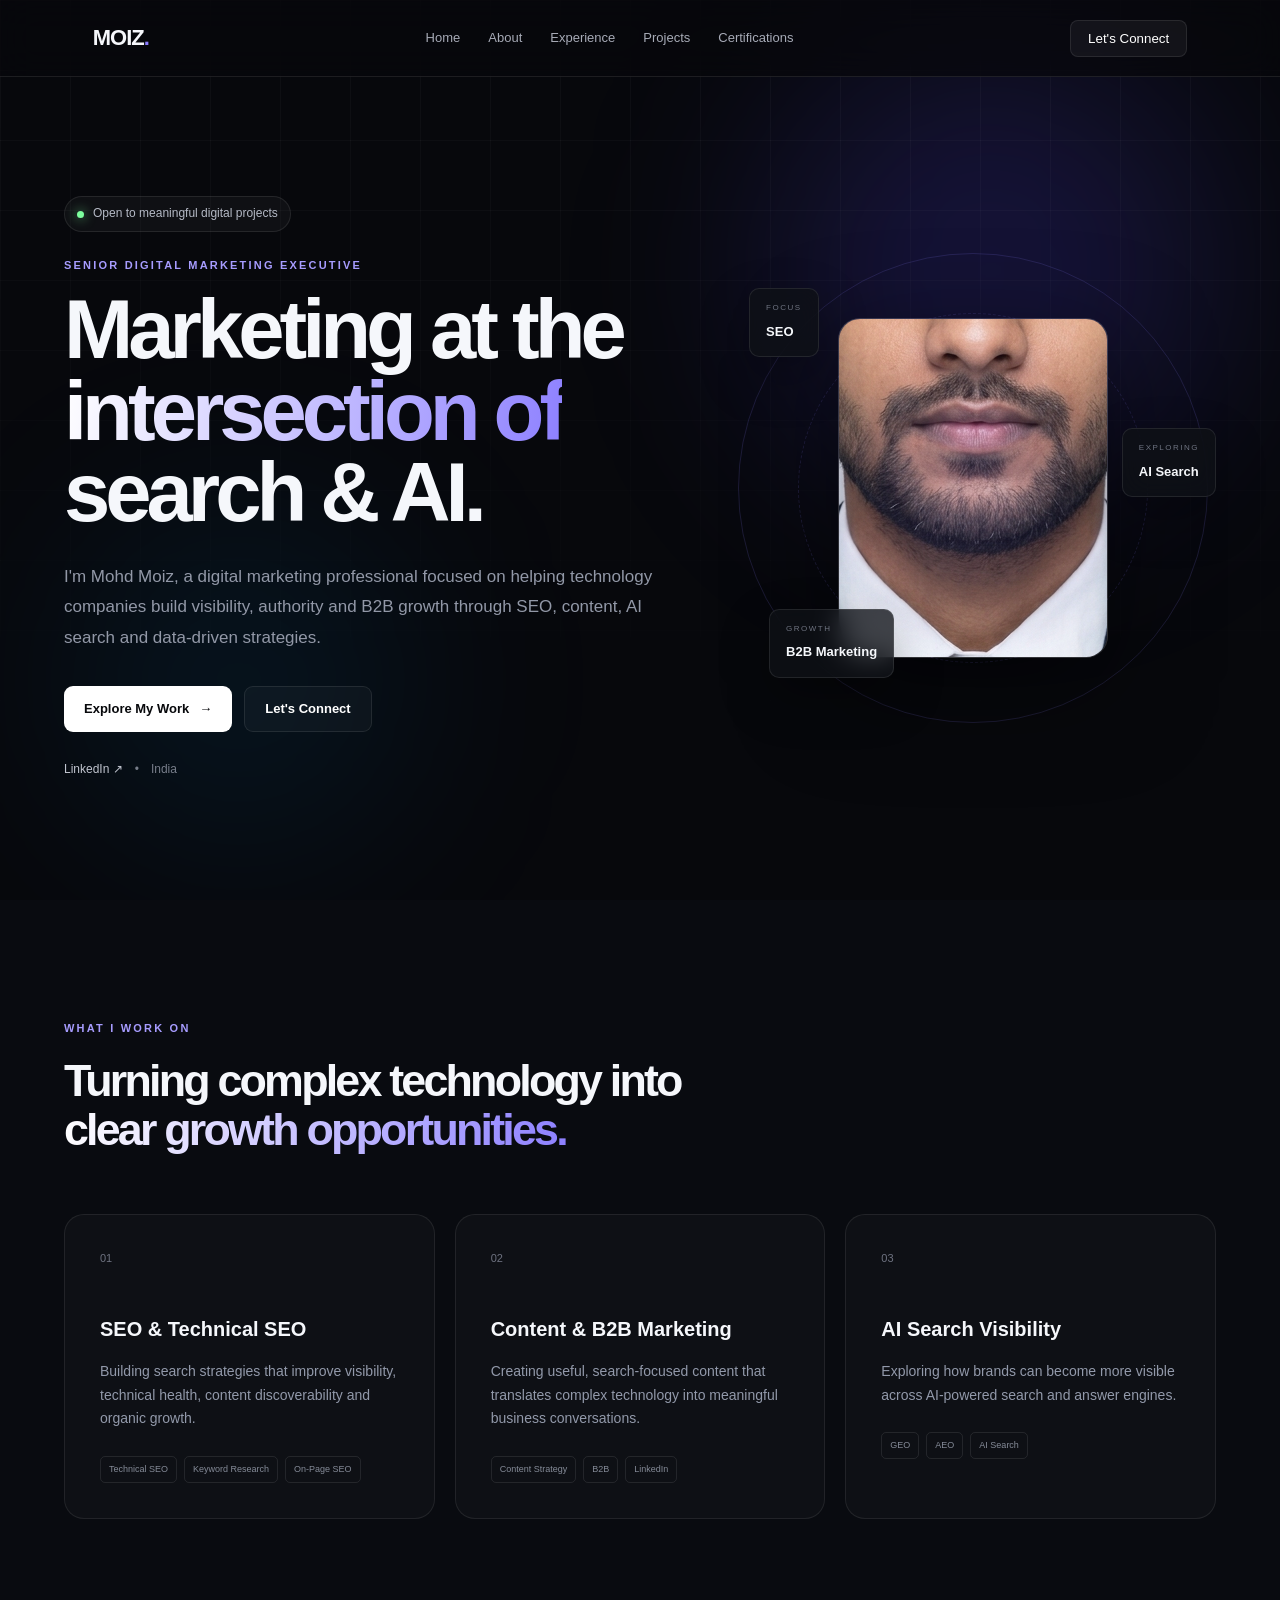
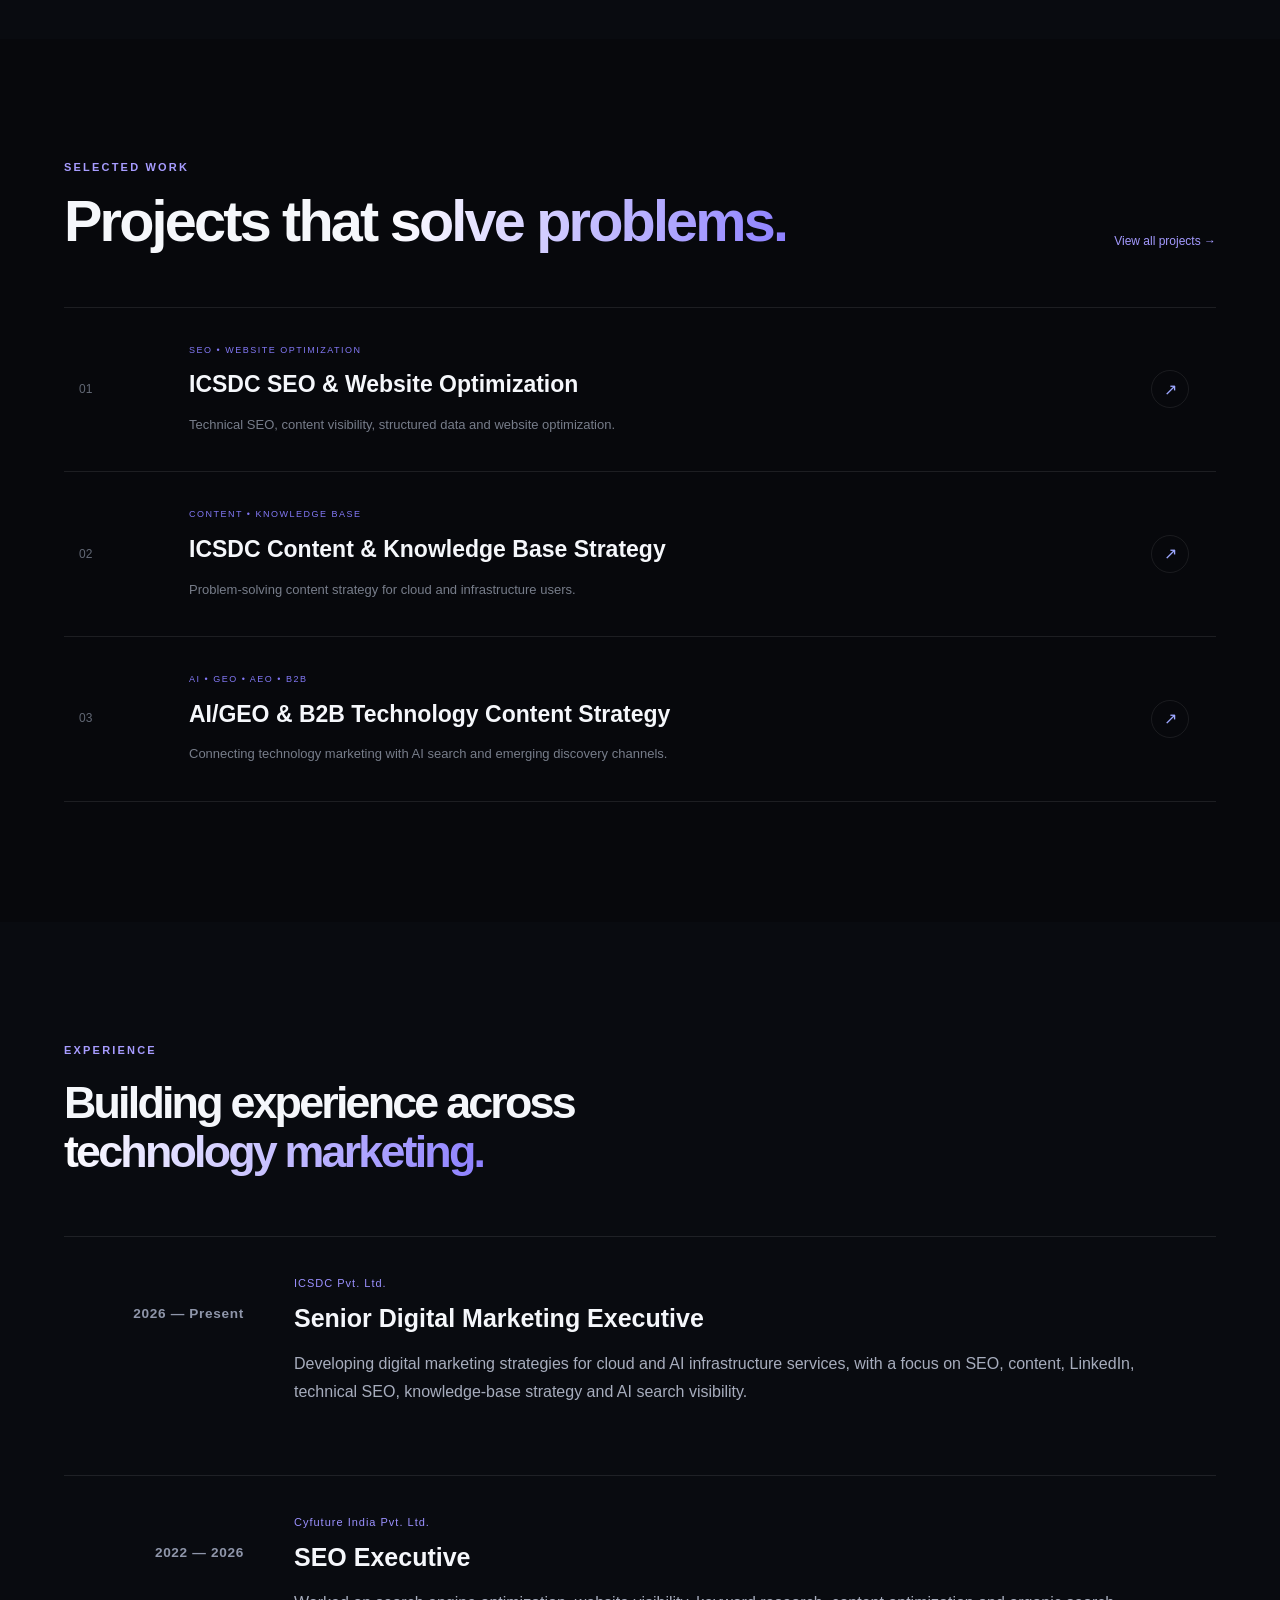
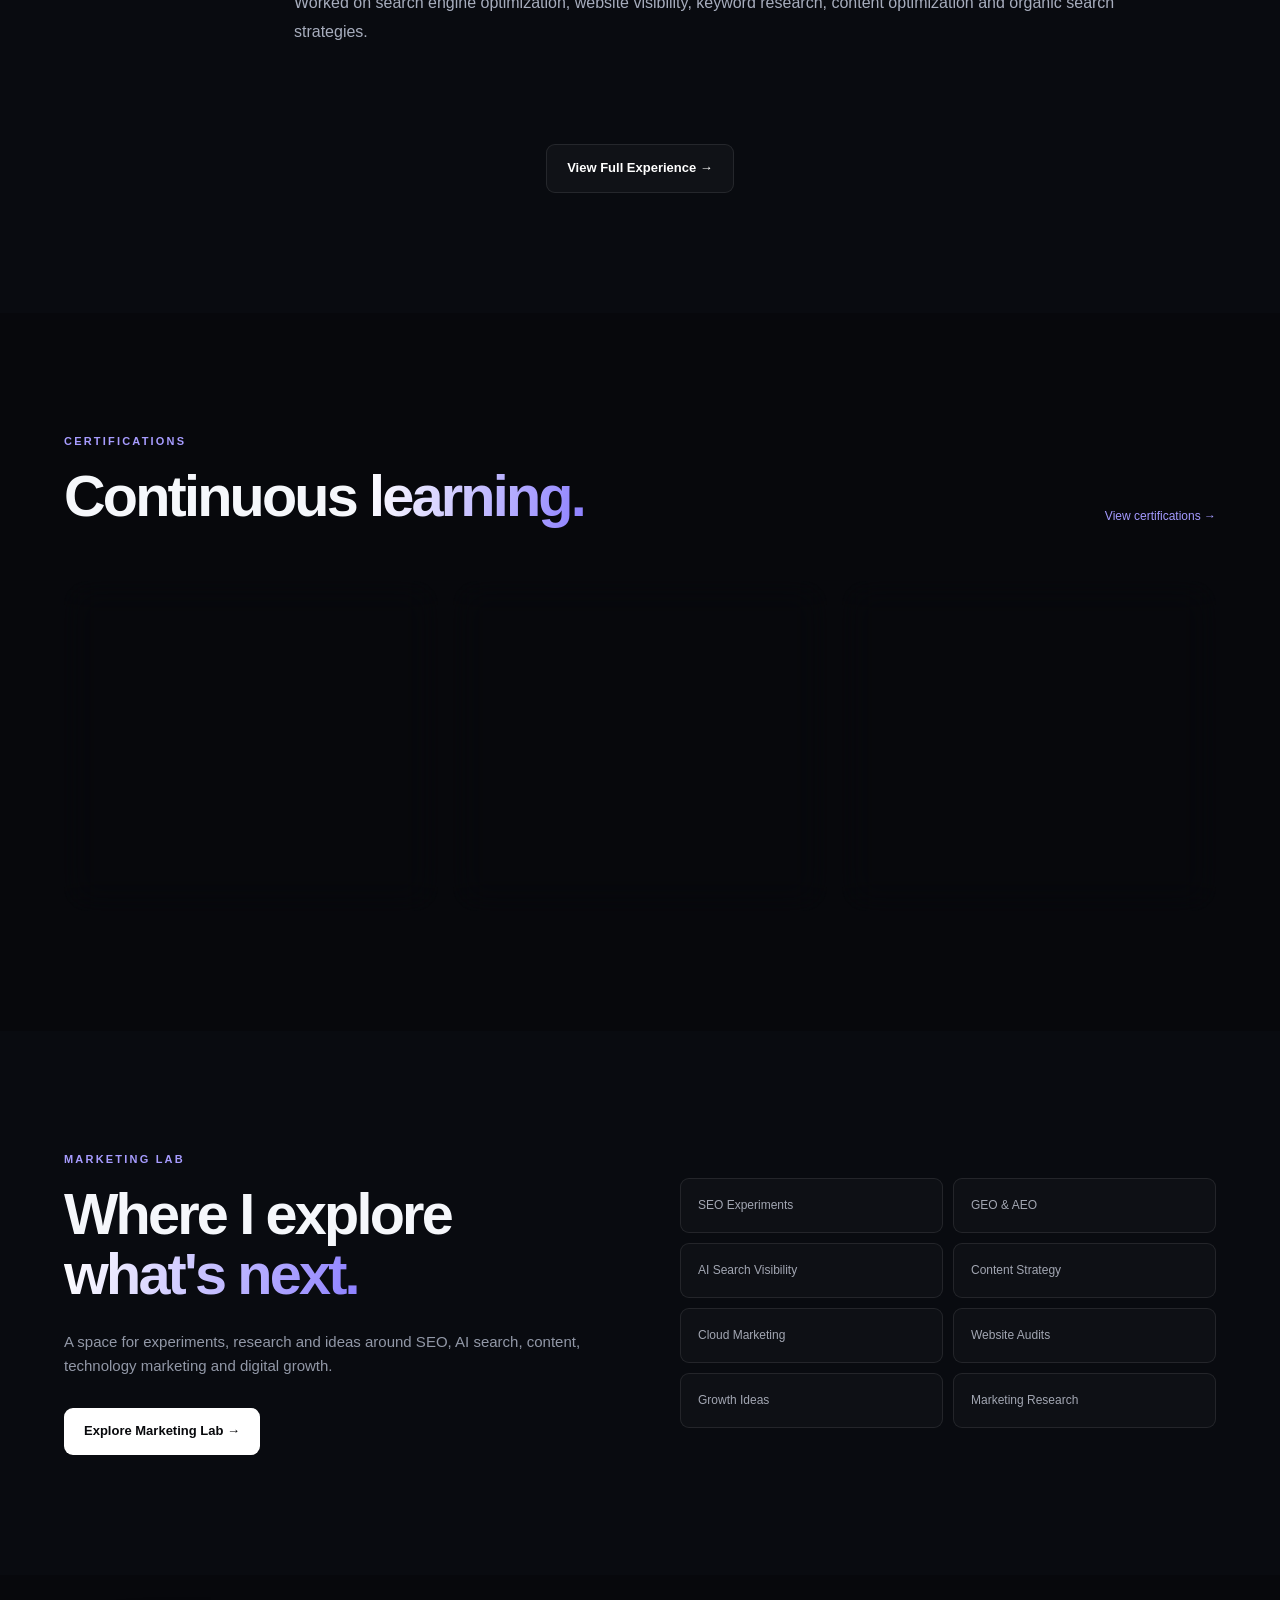
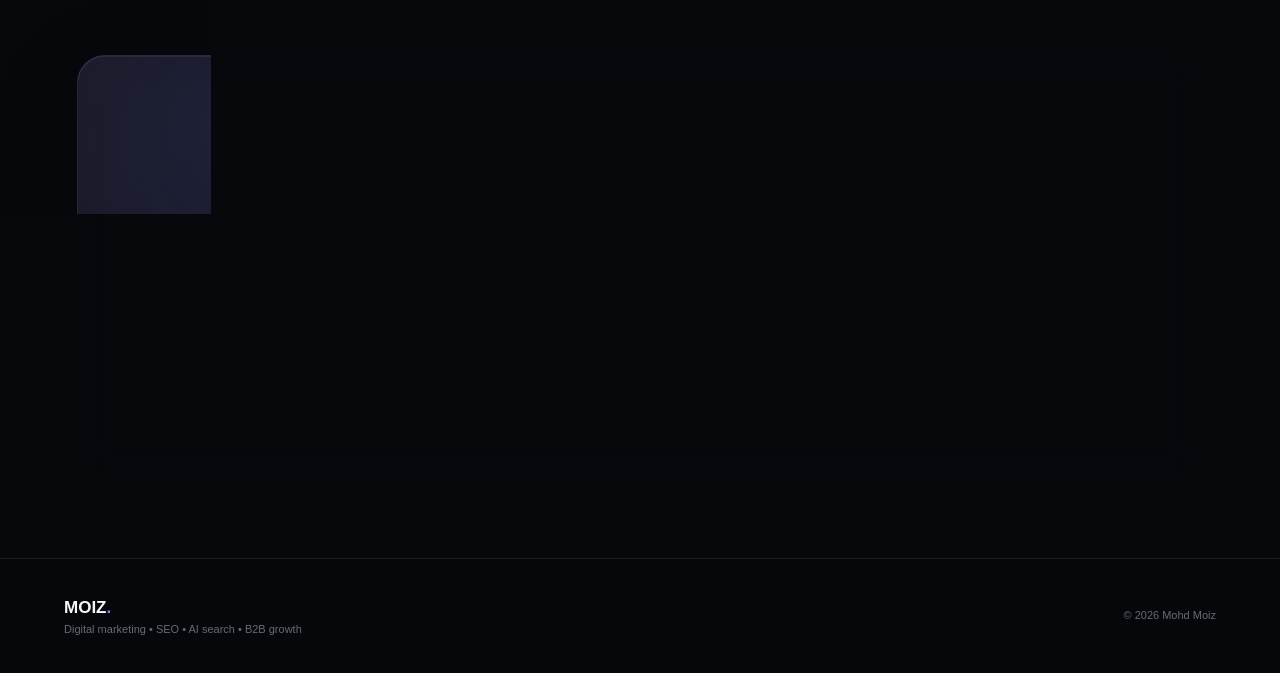
==== commit e7500b11: "Update index.html" ====
--- a/index.html
+++ b/index.html
@@ -32,20 +32,20 @@
 
     <div class="nav-container">
 
-        <a href="index.html" class="logo">
-            MOIZ<span>.</span>
-        </a>
+        <a href="/" class="logo">
+    MOIZ<span>.</span>
+</a>
 
 
         <nav>
 
-            <a href="index.html">Home</a>
+            <a href="/">Home</a>
 
             <a href="/about/">About</a>
 
             <a href="/experience/">Experience</a>
 
-            <a href="projects.html">Projects</a>
+            <a href="/project/">Projects</a>
 
             <a href="/certifications/">Certifications</a>
 
@@ -179,29 +179,12 @@
 
             <div class="profile-placeholder">
 
-                <div class="profile-inner">
-
-                    <div class="profile-initials">
-
-                        MM
-
-                    </div>
-
-                    <p>
-
-                        MOHD MOIZ
-
-                    </p>
-
-                    <span>
-
-                        DIGITAL MARKETING
-
-                    </span>
-
-                </div>
-
-            </div>
+    <img
+        src="images/Moiz PP size.png"
+        alt="Mohd Moiz - Senior Digital Marketing Executive"
+        class="profile-photo">
+
+</div>
 
 
             <div class="floating-card card-seo">
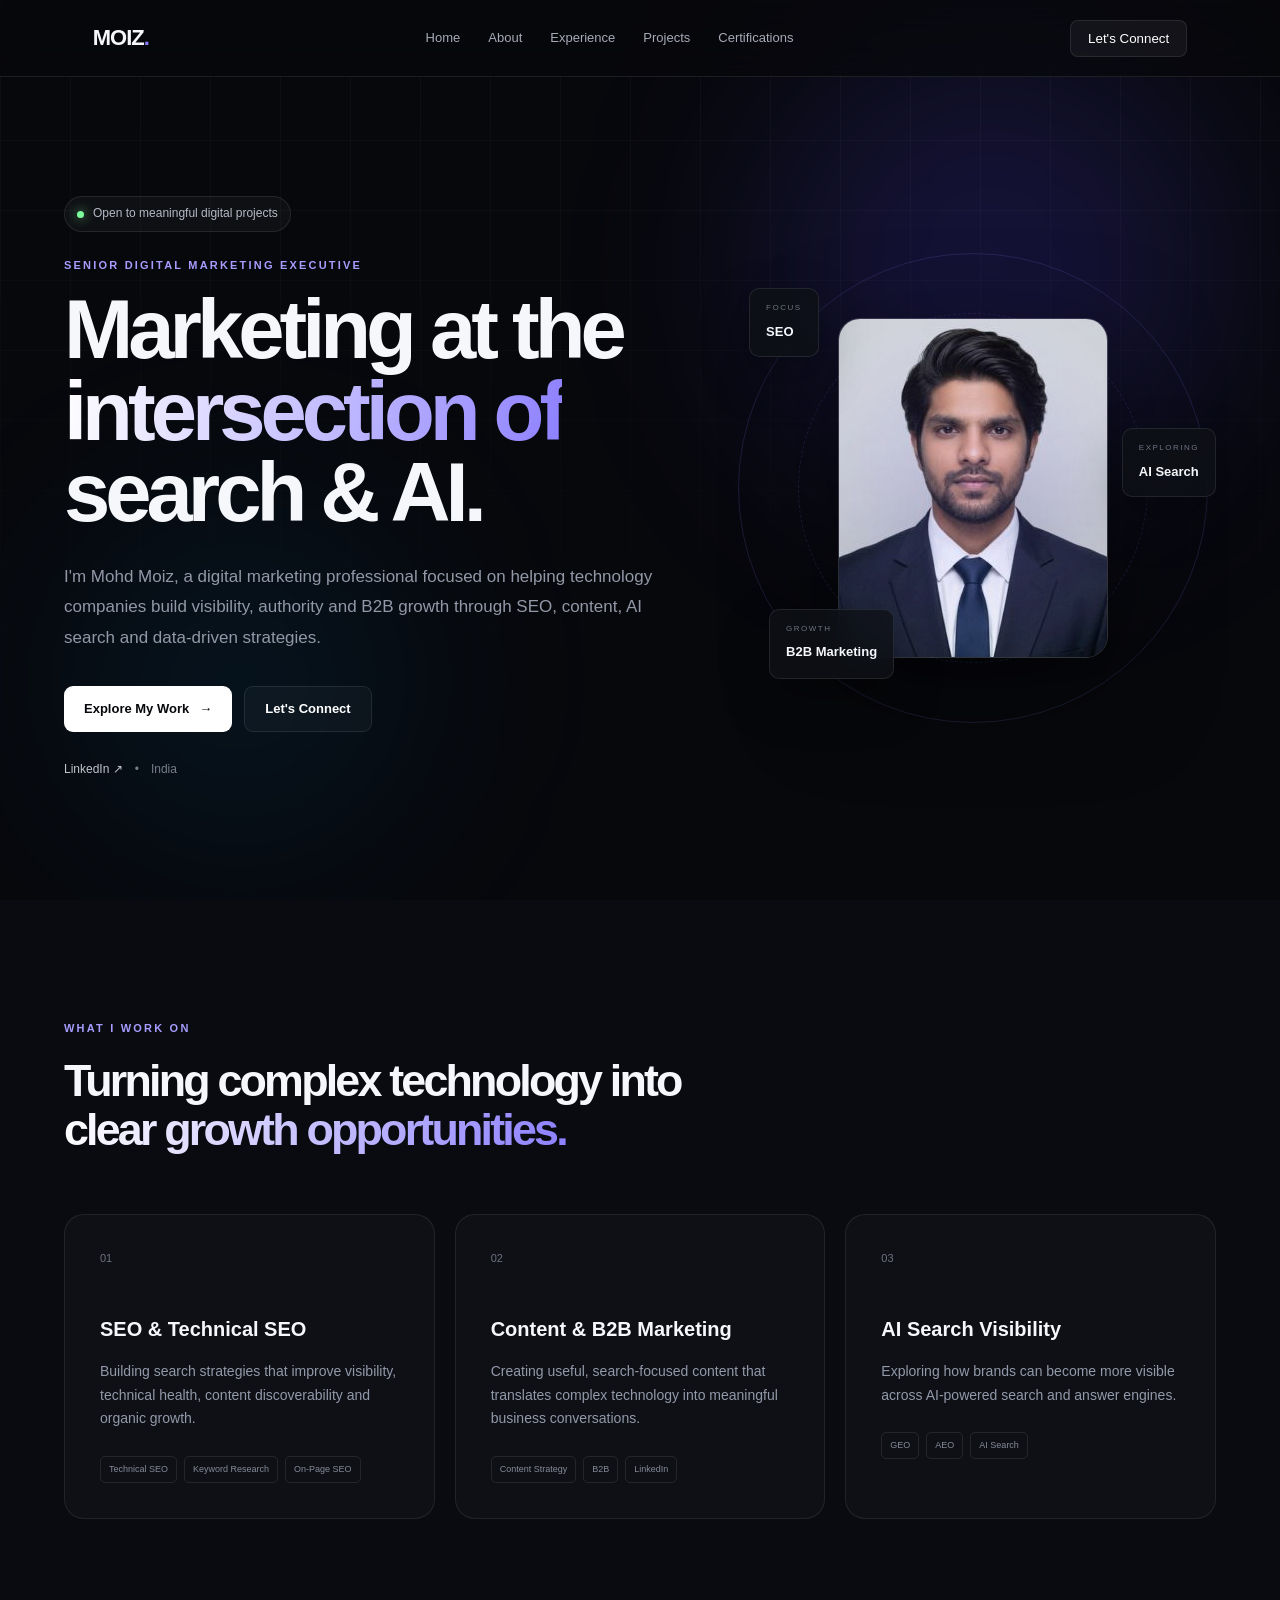
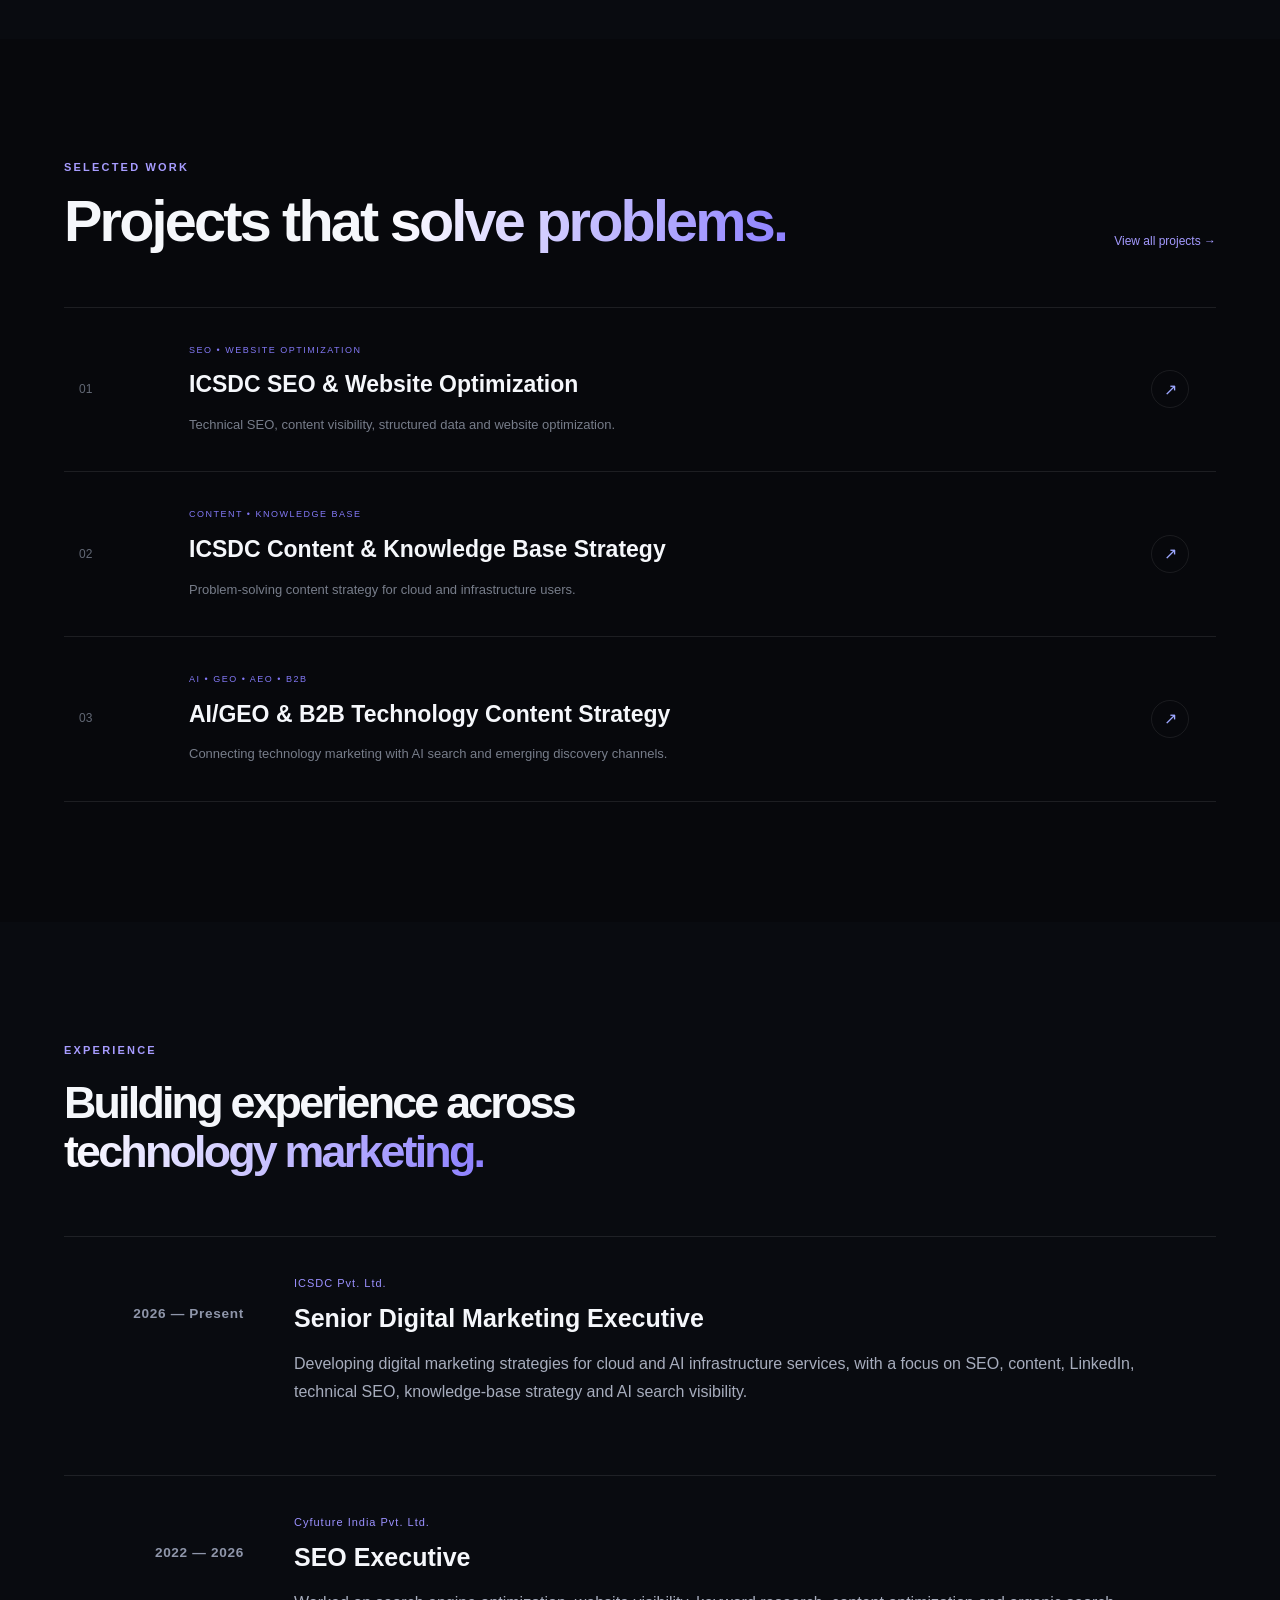
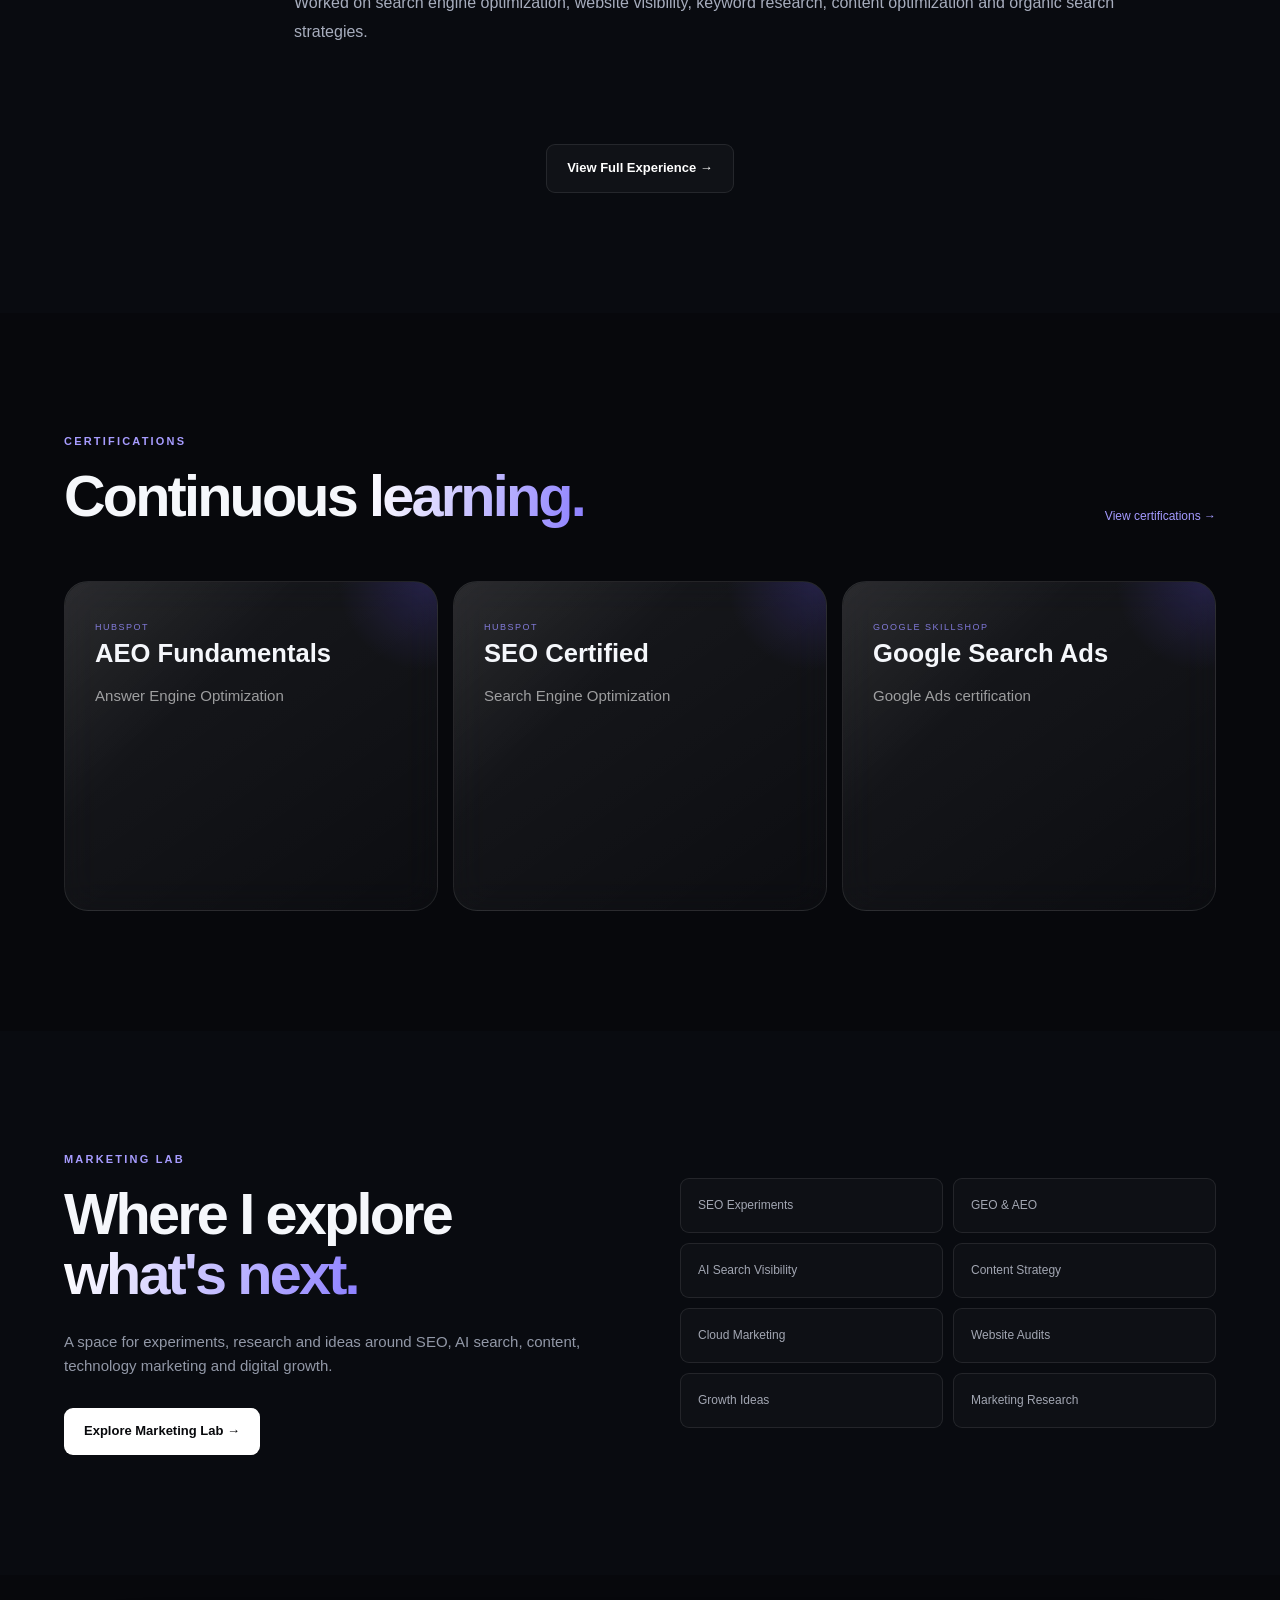
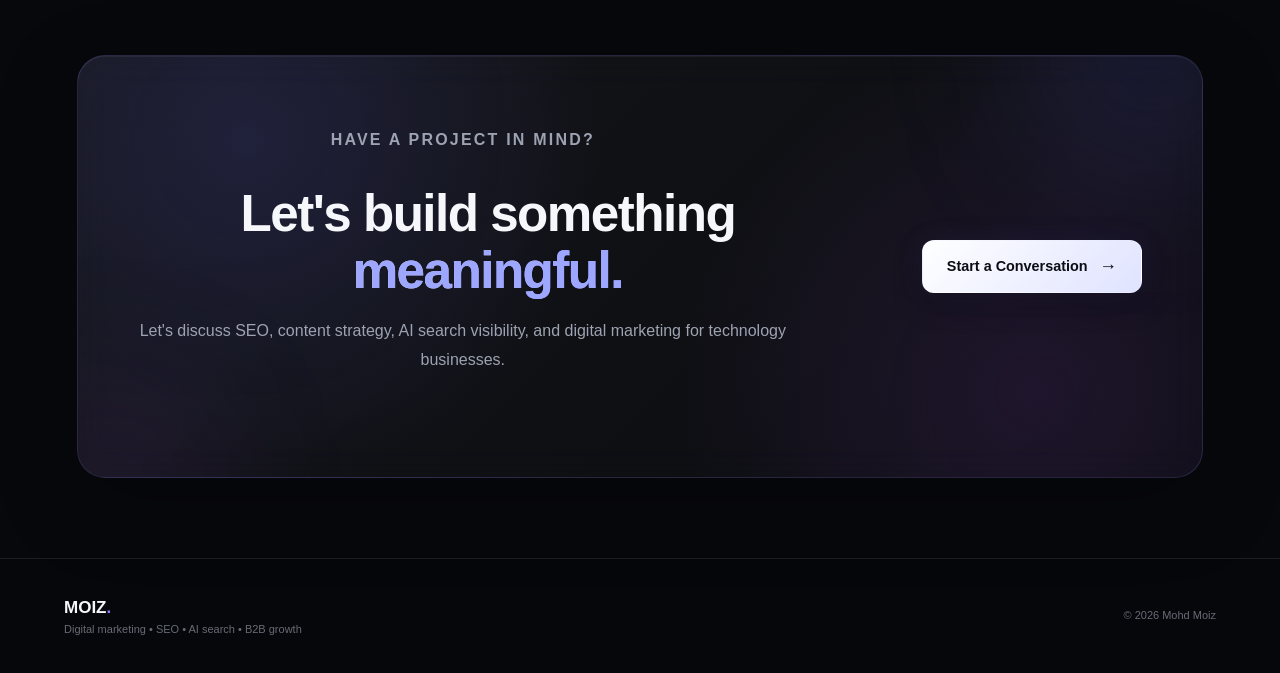
==== commit 90c0e9b3: "Update index.html" ====
--- a/index.html
+++ b/index.html
@@ -180,7 +180,7 @@
             <div class="profile-placeholder">
 
     <img
-        src="images/Moiz PP size.png"
+        src="images/moiz-photo.jpg"
         alt="Mohd Moiz - Senior Digital Marketing Executive"
         class="profile-photo">
 
--- a/css/style.css
+++ b/css/style.css
@@ -6524,3 +6524,21 @@
 .projects-section-heading p {
     text-align: center !important;
 }
+.profile-placeholder .profile-photo {
+    width: 100%;
+    height: 100%;
+    object-fit: contain;
+    object-position: center;
+    display: block;
+}
+.profile-placeholder {
+    overflow: hidden;
+}
+
+.profile-placeholder .profile-photo {
+    width: 100%;
+    height: 100%;
+    display: block;
+    object-fit: cover;
+    object-position: center center;
+}
